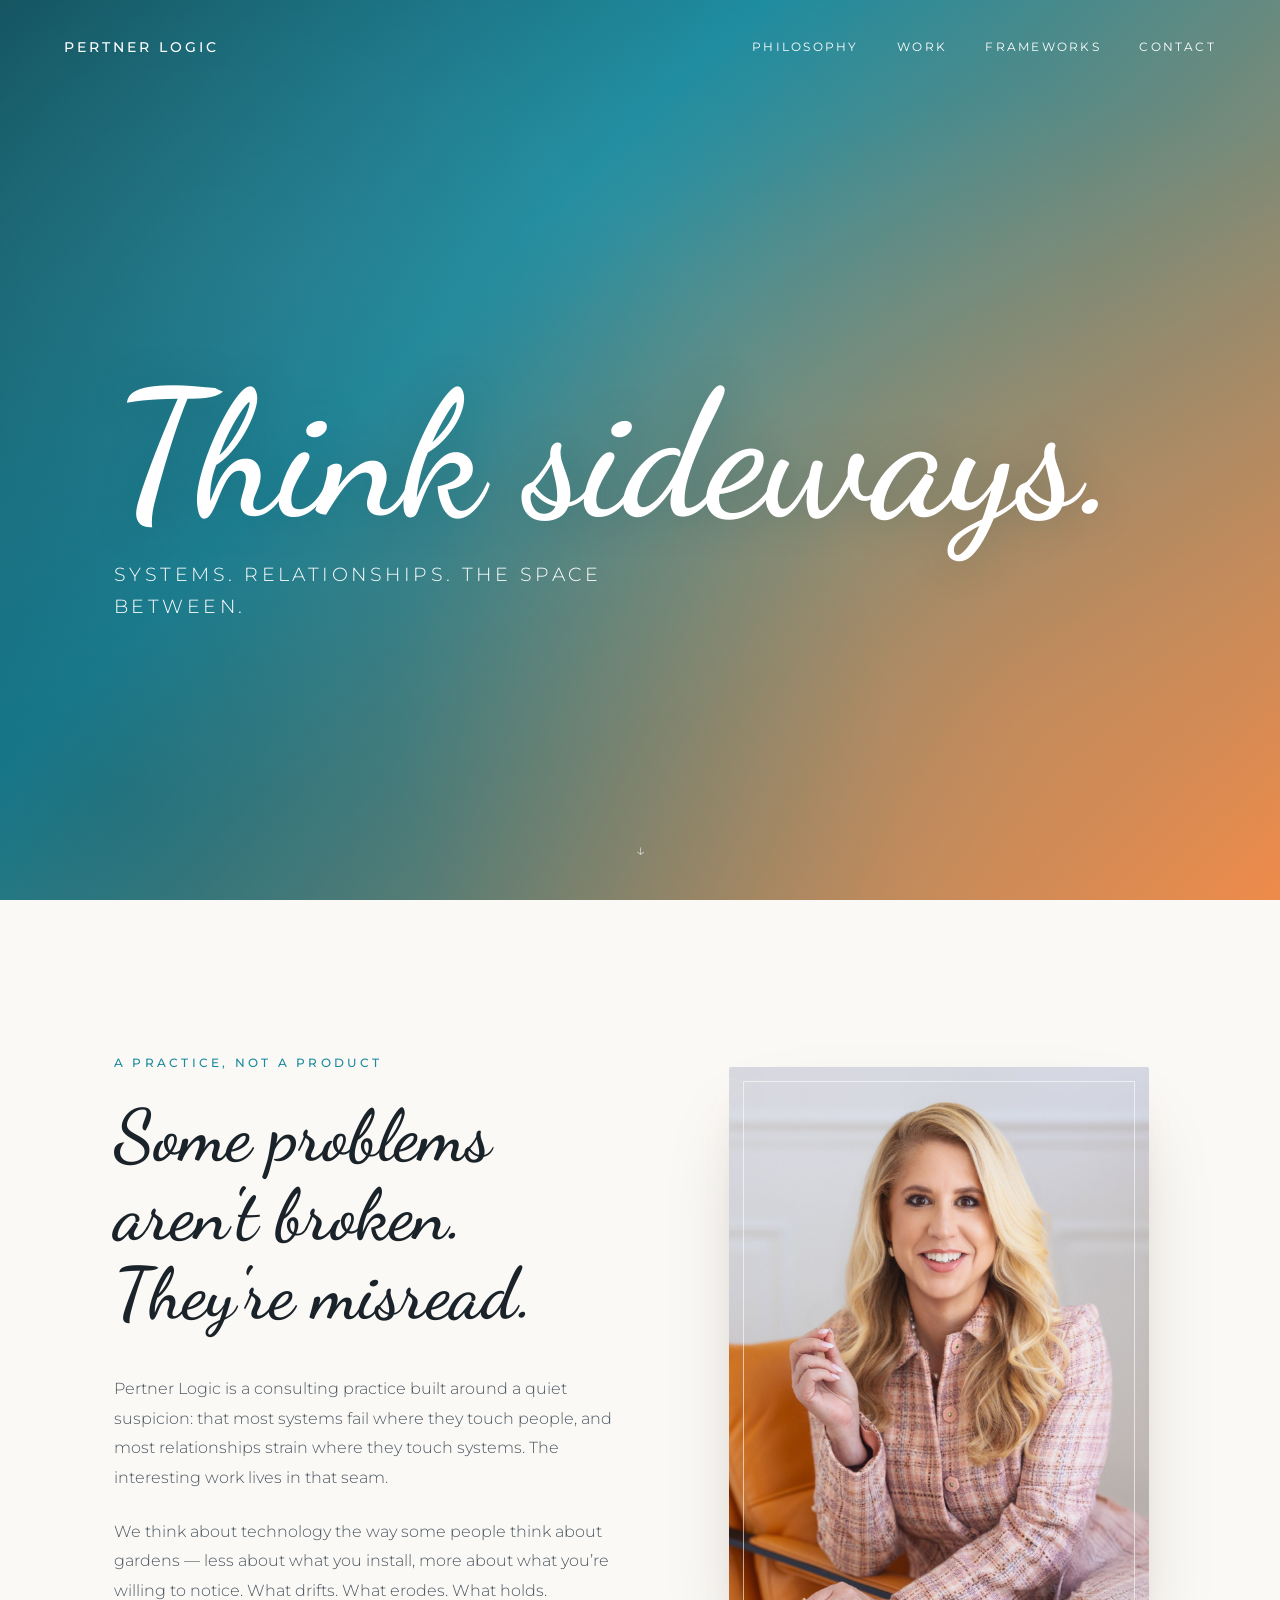
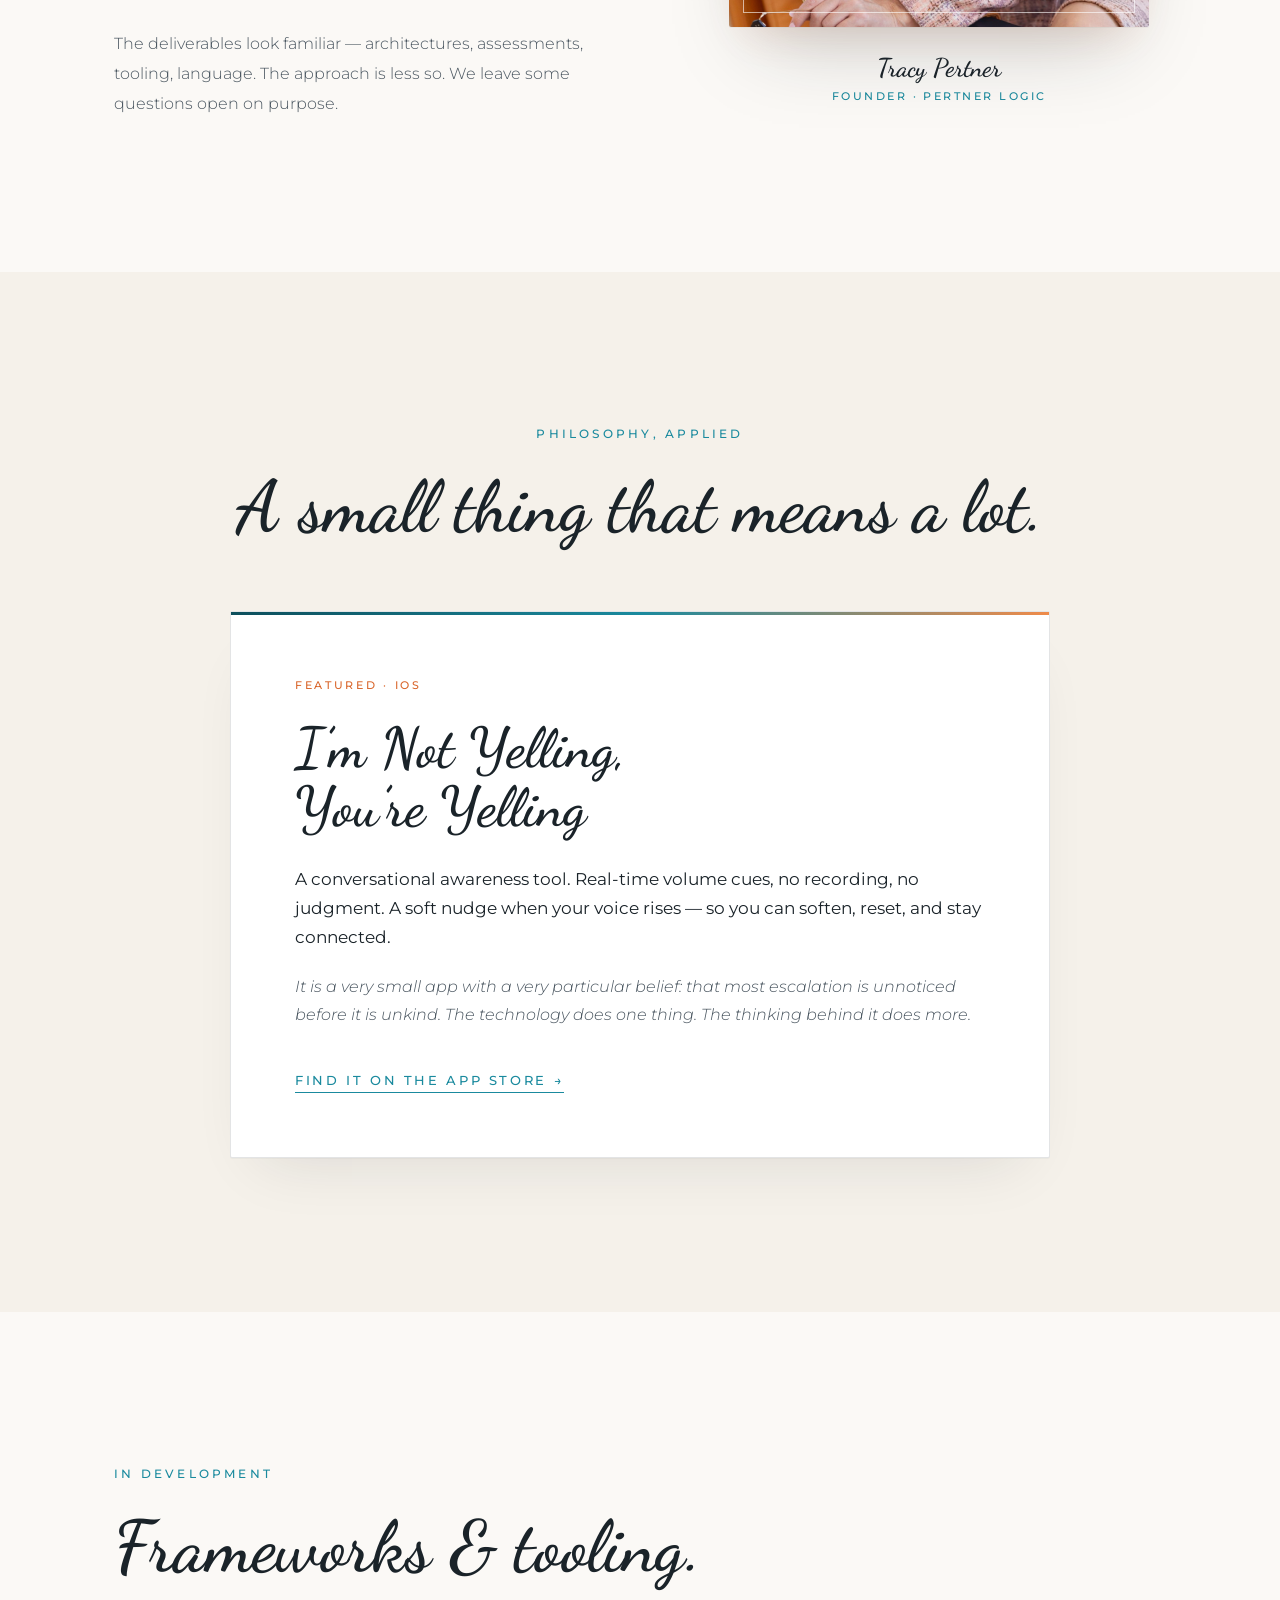
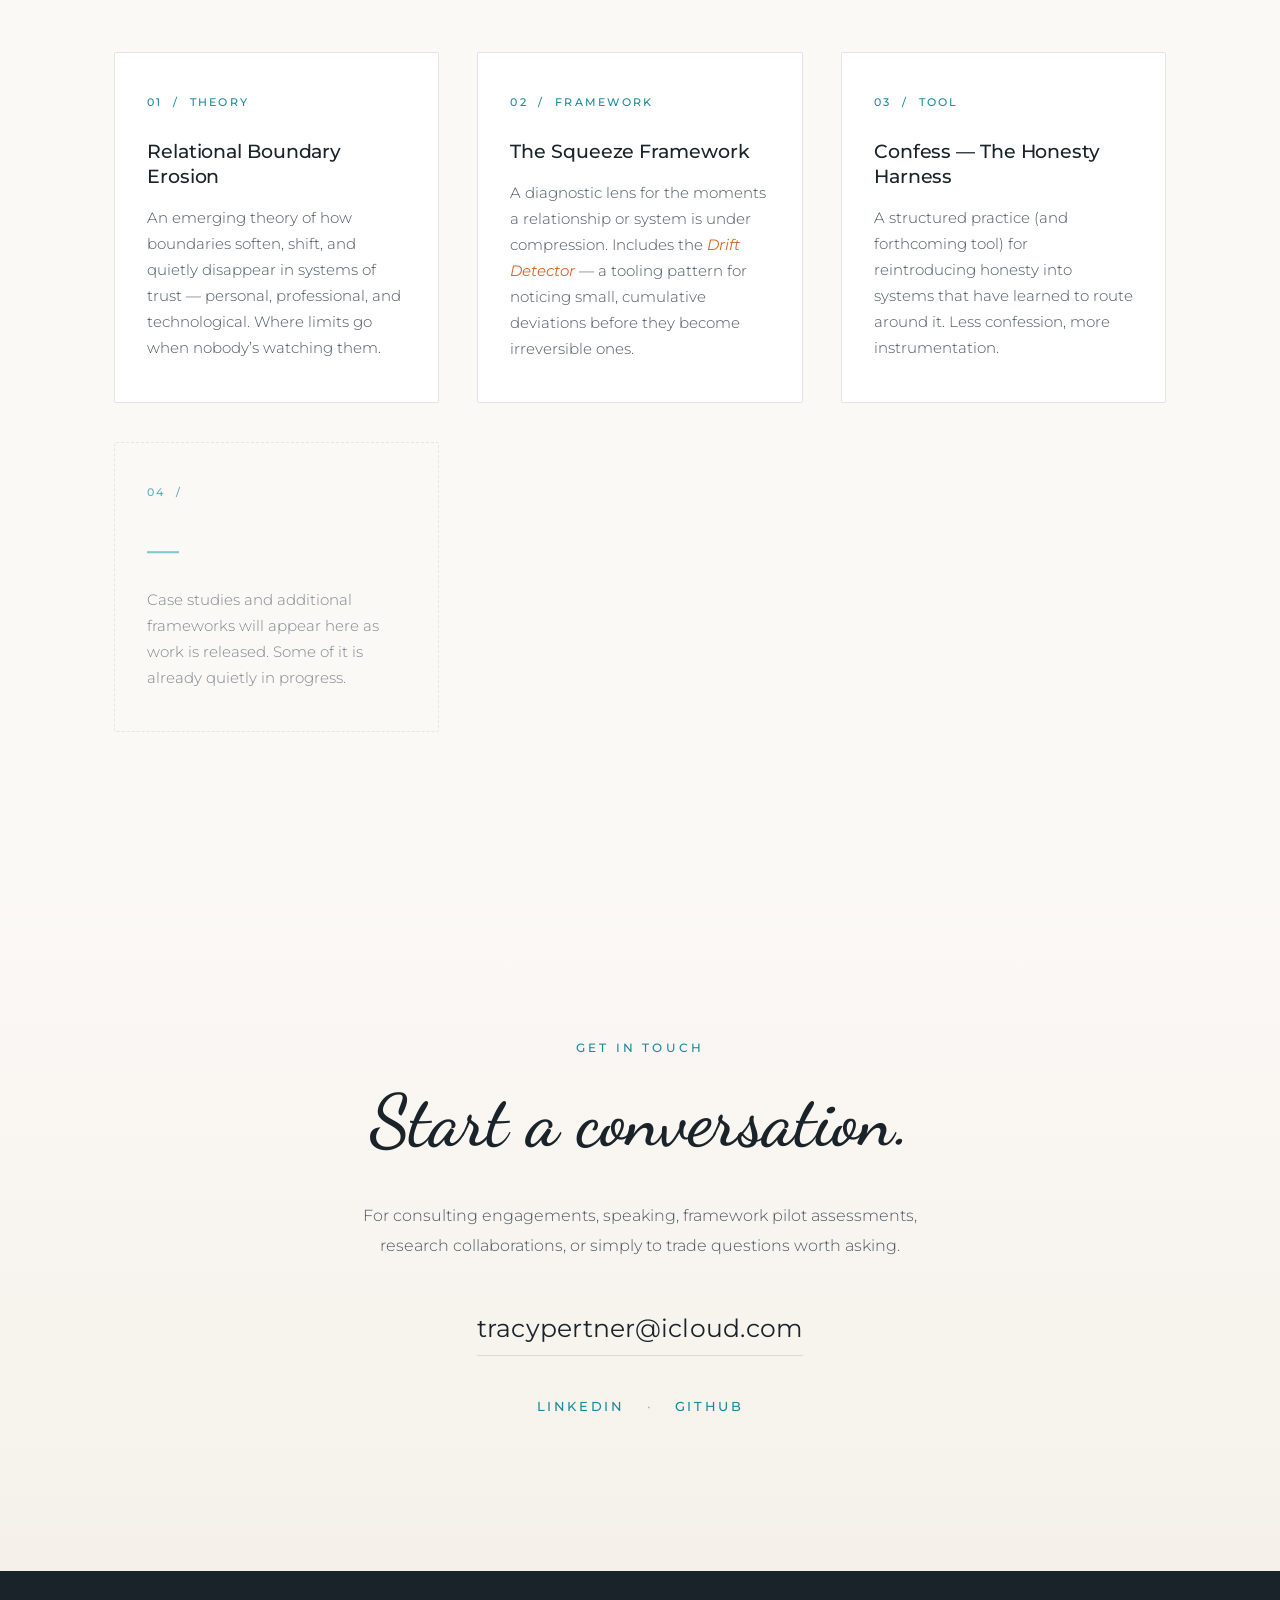
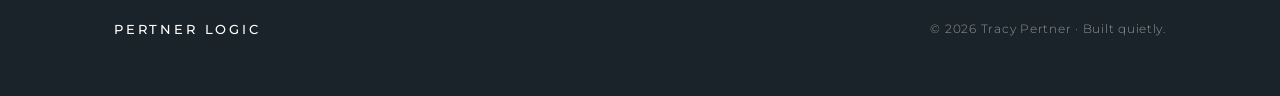
==== index.html @ b25085cb "Add files via upload" ====
<!DOCTYPE html>
<html lang="en">
<head>
<meta charset="UTF-8" />
<meta name="viewport" content="width=device-width, initial-scale=1.0" />
<title>Pertner Logic — Systems, Relationships, and the Space Between</title>
<meta name="description" content="Pertner Logic is a technology consulting practice by Tracy Pertner, exploring systems and relationships through unconventional frameworks and tooling." />
<meta name="author" content="Tracy Pertner" />

<!-- Open Graph -->
<meta property="og:title" content="Pertner Logic" />
<meta property="og:description" content="A consulting practice for systems thinkers and relationship engineers." />
<meta property="og:type" content="website" />
<meta property="og:url" content="https://tpertner.github.io/" />

<link rel="preconnect" href="https://fonts.googleapis.com">
<link rel="preconnect" href="https://fonts.gstatic.com" crossorigin>
<link href="https://fonts.googleapis.com/css2?family=Dancing+Script:wght@500;600;700&family=Montserrat:wght@300;400;500;600&display=swap" rel="stylesheet">
<style>
/* =========================================================
   Pertner Logic — styles.css
   Minimalist. Generous whitespace. Teal → Orange gradient.
   ========================================================= */

:root {
  --teal-deep:  #0d4f5c;
  --teal:       #1a8a9e;
  --teal-soft:  #4fb3c4;
  --orange:     #ef8b4a;
  --orange-deep:#d9652a;
  --ink:        #1a2329;
  --ink-soft:   #4a5660;
  --paper:      #fbf9f6;
  --paper-warm: #f5f1ea;
  --line:       rgba(26, 35, 41, 0.12);

  --font-display: 'Dancing Script', cursive;
  --font-body:    'Montserrat', -apple-system, BlinkMacSystemFont, sans-serif;

  --gutter: clamp(1.5rem, 5vw, 4rem);
  --section-y: clamp(5rem, 12vw, 10rem);
}

* { box-sizing: border-box; margin: 0; padding: 0; }

html { scroll-behavior: smooth; -webkit-text-size-adjust: 100%; }

body {
  font-family: var(--font-body);
  font-weight: 300;
  color: var(--ink);
  background: var(--paper);
  line-height: 1.65;
  font-size: 17px;
  -webkit-font-smoothing: antialiased;
  -moz-osx-font-smoothing: grayscale;
}

a { color: inherit; text-decoration: none; }

.container {
  width: 100%;
  max-width: 1180px;
  margin: 0 auto;
  padding: 0 var(--gutter);
}
.container.narrow { max-width: 760px; }

/* =========================================================
   HERO
   ========================================================= */
.hero {
  position: relative;
  min-height: 100vh;
  display: flex;
  flex-direction: column;
  color: #fff;
  background:
    radial-gradient(ellipse at 20% 30%, rgba(255,255,255,0.08), transparent 60%),
    linear-gradient(135deg, var(--teal-deep) 0%, var(--teal) 35%, var(--orange) 100%);
  overflow: hidden;
}

.hero::before {
  content: "";
  position: absolute;
  inset: 0;
  background:
    radial-gradient(circle at 80% 80%, rgba(239, 139, 74, 0.35), transparent 50%),
    radial-gradient(circle at 10% 90%, rgba(13, 79, 92, 0.4), transparent 55%);
  pointer-events: none;
}

.nav {
  position: relative;
  z-index: 2;
  display: flex;
  justify-content: space-between;
  align-items: center;
  padding: clamp(1.5rem, 3vw, 2.25rem) var(--gutter);
}

.mark {
  font-family: var(--font-body);
  font-weight: 500;
  font-size: 0.85rem;
  letter-spacing: 0.22em;
  text-transform: uppercase;
}

.nav-links {
  display: flex;
  gap: clamp(1.25rem, 3vw, 2.5rem);
  list-style: none;
  font-size: 0.78rem;
  letter-spacing: 0.18em;
  text-transform: uppercase;
  font-weight: 400;
}

.nav-links a {
  position: relative;
  padding-bottom: 3px;
  transition: opacity 0.3s ease;
}
.nav-links a::after {
  content: "";
  position: absolute;
  left: 0; bottom: 0;
  width: 0; height: 1px;
  background: currentColor;
  transition: width 0.4s ease;
}
.nav-links a:hover { opacity: 0.85; }
.nav-links a:hover::after { width: 100%; }

.hero-inner {
  position: relative;
  z-index: 2;
  flex: 1;
  display: flex;
  flex-direction: column;
  justify-content: center;
  align-items: flex-start;
  padding: 0 var(--gutter);
  max-width: 1180px;
  margin: 0 auto;
  width: 100%;
}

.hero-title {
  font-family: var(--font-display);
  font-weight: 600;
  font-size: clamp(4rem, 14vw, 11rem);
  line-height: 0.95;
  letter-spacing: -0.01em;
  margin-bottom: 1.25rem;
  text-shadow: 0 2px 40px rgba(13, 79, 92, 0.25);
  animation: rise 1.2s cubic-bezier(.2,.7,.2,1) both;
}

.hero-tag {
  font-family: var(--font-body);
  font-weight: 300;
  font-size: clamp(0.95rem, 1.6vw, 1.2rem);
  letter-spacing: 0.18em;
  text-transform: uppercase;
  opacity: 0.92;
  max-width: 40ch;
  animation: rise 1.2s 0.25s cubic-bezier(.2,.7,.2,1) both;
}

.scroll-cue {
  position: absolute;
  bottom: 2.25rem;
  left: 50%;
  transform: translateX(-50%);
  z-index: 2;
  font-size: 1.1rem;
  opacity: 0.7;
  animation: drift 2.6s ease-in-out infinite;
}

@keyframes rise {
  from { opacity: 0; transform: translateY(22px); }
  to   { opacity: 1; transform: translateY(0); }
}
@keyframes drift {
  0%, 100% { transform: translate(-50%, 0);   opacity: 0.55; }
  50%      { transform: translate(-50%, 8px); opacity: 0.9;  }
}

/* =========================================================
   SECTIONS
   ========================================================= */
.section {
  padding: var(--section-y) 0;
}

.eyebrow {
  font-size: 0.72rem;
  font-weight: 500;
  letter-spacing: 0.28em;
  text-transform: uppercase;
  color: var(--teal);
  margin-bottom: 1.5rem;
}
.eyebrow.centered { text-align: center; }

.script-heading {
  font-family: var(--font-display);
  font-weight: 600;
  font-size: clamp(2.5rem, 6vw, 4.5rem);
  line-height: 1.1;
  color: var(--ink);
  margin-bottom: 2.5rem;
  letter-spacing: -0.005em;
}
.script-heading.centered { text-align: center; }

.prose p {
  font-size: clamp(1rem, 1.15vw, 1.12rem);
  line-height: 1.85;
  color: var(--ink-soft);
  margin-bottom: 1.5rem;
  max-width: 62ch;
}
.prose p:last-child { margin-bottom: 0; }

/* Philosophy section */
.section-philosophy {
  background: var(--paper);
  position: relative;
}

.philosophy-grid {
  display: grid;
  grid-template-columns: 1.15fr 1fr;
  gap: clamp(2.5rem, 6vw, 6rem);
  align-items: center;
}

.philosophy-text { max-width: 56ch; }

.philosophy-portrait {
  display: flex;
  flex-direction: column;
  align-items: center;
  margin: 0;
  position: relative;
}

.portrait-frame {
  position: relative;
  width: 100%;
  max-width: 420px;
  aspect-ratio: 3 / 4;
  overflow: hidden;
  border-radius: 2px;
  box-shadow:
    0 1px 0 rgba(26, 35, 41, 0.04),
    0 40px 80px -30px rgba(26, 35, 41, 0.25),
    0 20px 40px -20px rgba(217, 101, 42, 0.18);
  transition: transform 0.6s cubic-bezier(.2,.7,.2,1), box-shadow 0.6s ease;
}
.portrait-frame::before {
  content: "";
  position: absolute;
  inset: 0;
  border: 1px solid rgba(255, 255, 255, 0.6);
  z-index: 2;
  pointer-events: none;
  margin: 14px;
}
.portrait-frame::after {
  content: "";
  position: absolute;
  top: -14px; left: -14px;
  width: 56px; height: 56px;
  border-top: 1px solid var(--orange);
  border-left: 1px solid var(--orange);
  z-index: 3;
  pointer-events: none;
  opacity: 0.7;
}
.portrait-frame img {
  width: 100%;
  height: 100%;
  object-fit: cover;
  object-position: center 18%;
  display: block;
  transition: transform 1.2s cubic-bezier(.2,.7,.2,1);
}
.philosophy-portrait:hover .portrait-frame {
  transform: translateY(-4px);
}
.philosophy-portrait:hover .portrait-frame img {
  transform: scale(1.03);
}

.philosophy-portrait figcaption {
  margin-top: 1.75rem;
  text-align: center;
  display: flex;
  flex-direction: column;
  gap: 0.4rem;
}
.portrait-name {
  font-family: var(--font-display);
  font-weight: 600;
  font-size: 1.6rem;
  color: var(--ink);
  line-height: 1;
}
.portrait-role {
  font-size: 0.7rem;
  letter-spacing: 0.22em;
  text-transform: uppercase;
  color: var(--teal);
  font-weight: 500;
}

@media (max-width: 860px) {
  .philosophy-grid {
    grid-template-columns: 1fr;
    gap: 4rem;
  }
  .philosophy-portrait { order: -1; }
  .portrait-frame { max-width: 340px; }
}

/* Work / Featured */
.section-work {
  background: var(--paper-warm);
  position: relative;
}

.work-card {
  margin-top: 4rem;
  padding: clamp(2.5rem, 5vw, 4.5rem);
  background: #fff;
  border: 1px solid var(--line);
  border-radius: 2px;
  max-width: 820px;
  margin-left: auto;
  margin-right: auto;
  position: relative;
  box-shadow:
    0 1px 0 rgba(26, 35, 41, 0.03),
    0 30px 60px -30px rgba(26, 35, 41, 0.12);
  transition: transform 0.5s ease, box-shadow 0.5s ease;
}
.work-card::before {
  content: "";
  position: absolute;
  top: 0; left: 0;
  width: 100%;
  height: 3px;
  background: linear-gradient(90deg, var(--teal-deep), var(--teal), var(--orange));
}
.work-card:hover {
  transform: translateY(-3px);
  box-shadow:
    0 1px 0 rgba(26, 35, 41, 0.03),
    0 40px 80px -30px rgba(26, 35, 41, 0.18);
}

.work-card-label {
  font-size: 0.7rem;
  letter-spacing: 0.24em;
  text-transform: uppercase;
  color: var(--orange-deep);
  font-weight: 500;
  margin-bottom: 1.5rem;
}

.work-card-title {
  font-family: var(--font-display);
  font-weight: 600;
  font-size: clamp(2.25rem, 4.5vw, 3.5rem);
  line-height: 1.05;
  color: var(--ink);
  margin-bottom: 1.75rem;
}

.work-card-sub {
  font-size: 1.05rem;
  line-height: 1.75;
  color: var(--ink);
  margin-bottom: 1.25rem;
  font-weight: 400;
}

.work-card-body {
  font-size: 0.98rem;
  line-height: 1.8;
  color: var(--ink-soft);
  margin-bottom: 2.25rem;
  font-style: italic;
}

.work-card-cta { margin-top: 2rem; }

.link-underline {
  font-size: 0.82rem;
  letter-spacing: 0.2em;
  text-transform: uppercase;
  font-weight: 500;
  color: var(--teal);
  padding-bottom: 4px;
  border-bottom: 1px solid var(--teal);
  transition: color 0.3s ease, border-color 0.3s ease, letter-spacing 0.3s ease;
}
.link-underline:hover {
  color: var(--orange-deep);
  border-bottom-color: var(--orange-deep);
  letter-spacing: 0.22em;
}

/* Frameworks */
.section-frameworks {
  background: var(--paper);
}

.framework-grid {
  display: grid;
  grid-template-columns: repeat(auto-fit, minmax(280px, 1fr));
  gap: clamp(1.5rem, 3vw, 2.5rem);
  margin-top: 4rem;
}

.framework-card {
  padding: 2.5rem 2rem;
  background: #fff;
  border: 1px solid var(--line);
  border-radius: 2px;
  transition: transform 0.4s ease, border-color 0.4s ease;
  position: relative;
}
.framework-card:hover {
  transform: translateY(-4px);
  border-color: var(--teal-soft);
}

.framework-meta {
  font-size: 0.7rem;
  letter-spacing: 0.2em;
  text-transform: uppercase;
  color: var(--teal);
  font-weight: 500;
  margin-bottom: 1.75rem;
}

.framework-card h3 {
  font-family: var(--font-body);
  font-weight: 500;
  font-size: 1.2rem;
  color: var(--ink);
  margin-bottom: 1rem;
  line-height: 1.3;
  letter-spacing: -0.005em;
}

.framework-card p {
  font-size: 0.93rem;
  line-height: 1.75;
  color: var(--ink-soft);
  font-weight: 300;
}

.framework-card p em {
  font-style: italic;
  color: var(--orange-deep);
  font-weight: 400;
}

.framework-card-ghost {
  background: transparent;
  border-style: dashed;
  opacity: 0.7;
}
.framework-card-ghost h3 { font-size: 2rem; color: var(--teal-soft); }

/* Contact */
.section-contact {
  background: linear-gradient(180deg, var(--paper) 0%, var(--paper-warm) 100%);
  text-align: center;
}

.contact-body {
  max-width: 560px;
  margin: 0 auto 3rem;
  color: var(--ink-soft);
  font-size: 1.02rem;
  line-height: 1.8;
}

.contact-email {
  display: inline-block;
  font-family: var(--font-body);
  font-size: clamp(1.15rem, 2.2vw, 1.55rem);
  font-weight: 400;
  color: var(--ink);
  padding-bottom: 6px;
  border-bottom: 1px solid var(--line);
  transition: color 0.3s ease, border-color 0.3s ease;
  letter-spacing: 0.01em;
}
.contact-email:hover {
  color: var(--orange-deep);
  border-bottom-color: var(--orange-deep);
}

.contact-links {
  margin-top: 2.5rem;
  font-size: 0.8rem;
  letter-spacing: 0.2em;
  text-transform: uppercase;
  color: var(--teal);
  font-weight: 500;
}
.contact-links a {
  position: relative;
  padding-bottom: 2px;
  transition: color 0.3s ease;
}
.contact-links a:hover { color: var(--orange-deep); }
.contact-links .dot { margin: 0 1rem; opacity: 0.5; }

/* =========================================================
   FOOTER
   ========================================================= */
.footer {
  padding: 3rem 0 3.5rem;
  background: var(--ink);
  color: rgba(255,255,255,0.75);
}

.footer-inner {
  display: flex;
  justify-content: space-between;
  align-items: center;
  flex-wrap: wrap;
  gap: 1rem;
}

.footer-mark {
  font-size: 0.8rem;
  letter-spacing: 0.22em;
  text-transform: uppercase;
  font-weight: 500;
  color: #fff;
}

.footer-meta {
  font-size: 0.78rem;
  letter-spacing: 0.06em;
  opacity: 0.7;
}

/* =========================================================
   RESPONSIVE
   ========================================================= */
@media (max-width: 640px) {
  .nav-links { display: none; }
  .hero-title { font-size: 22vw; }
  .framework-grid { grid-template-columns: 1fr; }
  .contact-links .dot { display: inline-block; }
}

@media (prefers-reduced-motion: reduce) {
  *, *::before, *::after {
    animation-duration: 0.01ms !important;
    transition-duration: 0.01ms !important;
  }
}

</style>
</head>
<body>

<header class="hero">
  <nav class="nav">
    <div class="mark">Pertner&nbsp;Logic</div>
    <ul class="nav-links">
      <li><a href="#philosophy">Philosophy</a></li>
      <li><a href="#work">Work</a></li>
      <li><a href="#frameworks">Frameworks</a></li>
      <li><a href="#contact">Contact</a></li>
    </ul>
  </nav>

  <div class="hero-inner">
    <h1 class="hero-title">Think&nbsp;sideways.</h1>
    <p class="hero-tag">Systems. Relationships. The space between.</p>
  </div>

  <div class="scroll-cue" aria-hidden="true">↓</div>
</header>

<main>

  <!-- PHILOSOPHY -->
  <section id="philosophy" class="section section-philosophy">
    <div class="container">
      <div class="philosophy-grid">
        <div class="philosophy-text">
          <p class="eyebrow">A practice, not a product</p>
          <h2 class="script-heading">Some problems aren't broken.<br/>They're misread.</h2>
          <div class="prose">
            <p>Pertner Logic is a consulting practice built around a quiet suspicion: that most systems fail where they touch people, and most relationships strain where they touch systems. The interesting work lives in that seam.</p>
            <p>We think about technology the way some people think about gardens — less about what you install, more about what you&rsquo;re willing to notice. What drifts. What erodes. What holds.</p>
            <p>The deliverables look familiar — architectures, assessments, tooling, language. The approach is less so. We leave some questions open on purpose.</p>
          </div>
        </div>
        <figure class="philosophy-portrait">
          <div class="portrait-frame">
            <img src="[data-uri]" alt="Tracy Pertner, founder of Pertner Logic" />
          </div>
          <figcaption>
            <span class="portrait-name">Tracy Pertner</span>
            <span class="portrait-role">Founder · Pertner Logic</span>
          </figcaption>
        </figure>
      </div>
    </div>
  </section>

  <!-- WORK / FEATURED -->
  <section id="work" class="section section-work">
    <div class="container">
      <p class="eyebrow centered">Philosophy, applied</p>
      <h2 class="script-heading centered">A small thing that&nbsp;means&nbsp;a lot.</h2>

      <div class="work-card">
        <div class="work-card-label">Featured · iOS</div>
        <h3 class="work-card-title">I&rsquo;m Not Yelling,<br/>You&rsquo;re Yelling</h3>
        <p class="work-card-sub">A conversational awareness tool. Real-time volume cues, no recording, no judgment. A soft nudge when your voice rises — so you can soften, reset, and stay connected.</p>
        <p class="work-card-body">It is a very small app with a very particular belief: that most escalation is unnoticed before it is unkind. The technology does one thing. The thinking behind it does more.</p>
        <div class="work-card-cta">
          <a class="link-underline" href="https://apps.apple.com/us/app/im-not-yelling-youre-yelling/id6760736529" target="_blank" rel="noopener">Find it on the App Store →</a>
        </div>
      </div>
    </div>
  </section>

  <!-- FRAMEWORKS -->
  <section id="frameworks" class="section section-frameworks">
    <div class="container">
      <p class="eyebrow">In development</p>
      <h2 class="script-heading">Frameworks&nbsp;&amp;&nbsp;tooling.</h2>

      <div class="framework-grid">
        <article class="framework-card">
          <div class="framework-meta">01 &nbsp;/&nbsp; Theory</div>
          <h3>Relational Boundary Erosion</h3>
          <p>An emerging theory of how boundaries soften, shift, and quietly disappear in systems of trust — personal, professional, and technological. Where limits go when nobody&rsquo;s watching them.</p>
        </article>

        <article class="framework-card">
          <div class="framework-meta">02 &nbsp;/&nbsp; Framework</div>
          <h3>The Squeeze Framework</h3>
          <p>A diagnostic lens for the moments a relationship or system is under compression. Includes the <em>Drift Detector</em> — a tooling pattern for noticing small, cumulative deviations before they become irreversible ones.</p>
        </article>

        <article class="framework-card">
          <div class="framework-meta">03 &nbsp;/&nbsp; Tool</div>
          <h3>Confess — The Honesty Harness</h3>
          <p>A structured practice (and forthcoming tool) for reintroducing honesty into systems that have learned to route around it. Less confession, more instrumentation.</p>
        </article>

        <article class="framework-card framework-card-ghost">
          <div class="framework-meta">04 &nbsp;/&nbsp; &nbsp;</div>
          <h3>&mdash;</h3>
          <p>Case studies and additional frameworks will appear here as work is released. Some of it is already quietly in progress.</p>
        </article>
      </div>
    </div>
  </section>

  <!-- CONTACT -->
  <section id="contact" class="section section-contact">
    <div class="container narrow">
      <p class="eyebrow centered">Get in touch</p>
      <h2 class="script-heading centered">Start a conversation.</h2>
      <p class="contact-body">For consulting engagements, speaking, framework pilot assessments, research collaborations, or simply to trade questions worth asking.</p>
      <a class="contact-email" href="mailto:tracypertner@icloud.com">tracypertner@icloud.com</a>
      <div class="contact-links">
        <a href="https://www.linkedin.com/in/tracypertner" target="_blank" rel="noopener">LinkedIn</a>
        <span class="dot">·</span>
        <a href="https://github.com/tpertner" target="_blank" rel="noopener">GitHub</a>
      </div>
    </div>
  </section>

</main>

<footer class="footer">
  <div class="container footer-inner">
    <div class="footer-mark">Pertner&nbsp;Logic</div>
    <div class="footer-meta">© <span id="year"></span> Tracy Pertner · Built quietly.</div>
  </div>
</footer>

<script>
  document.getElementById('year').textContent = new Date().getFullYear();
</script>

</body>
</html>
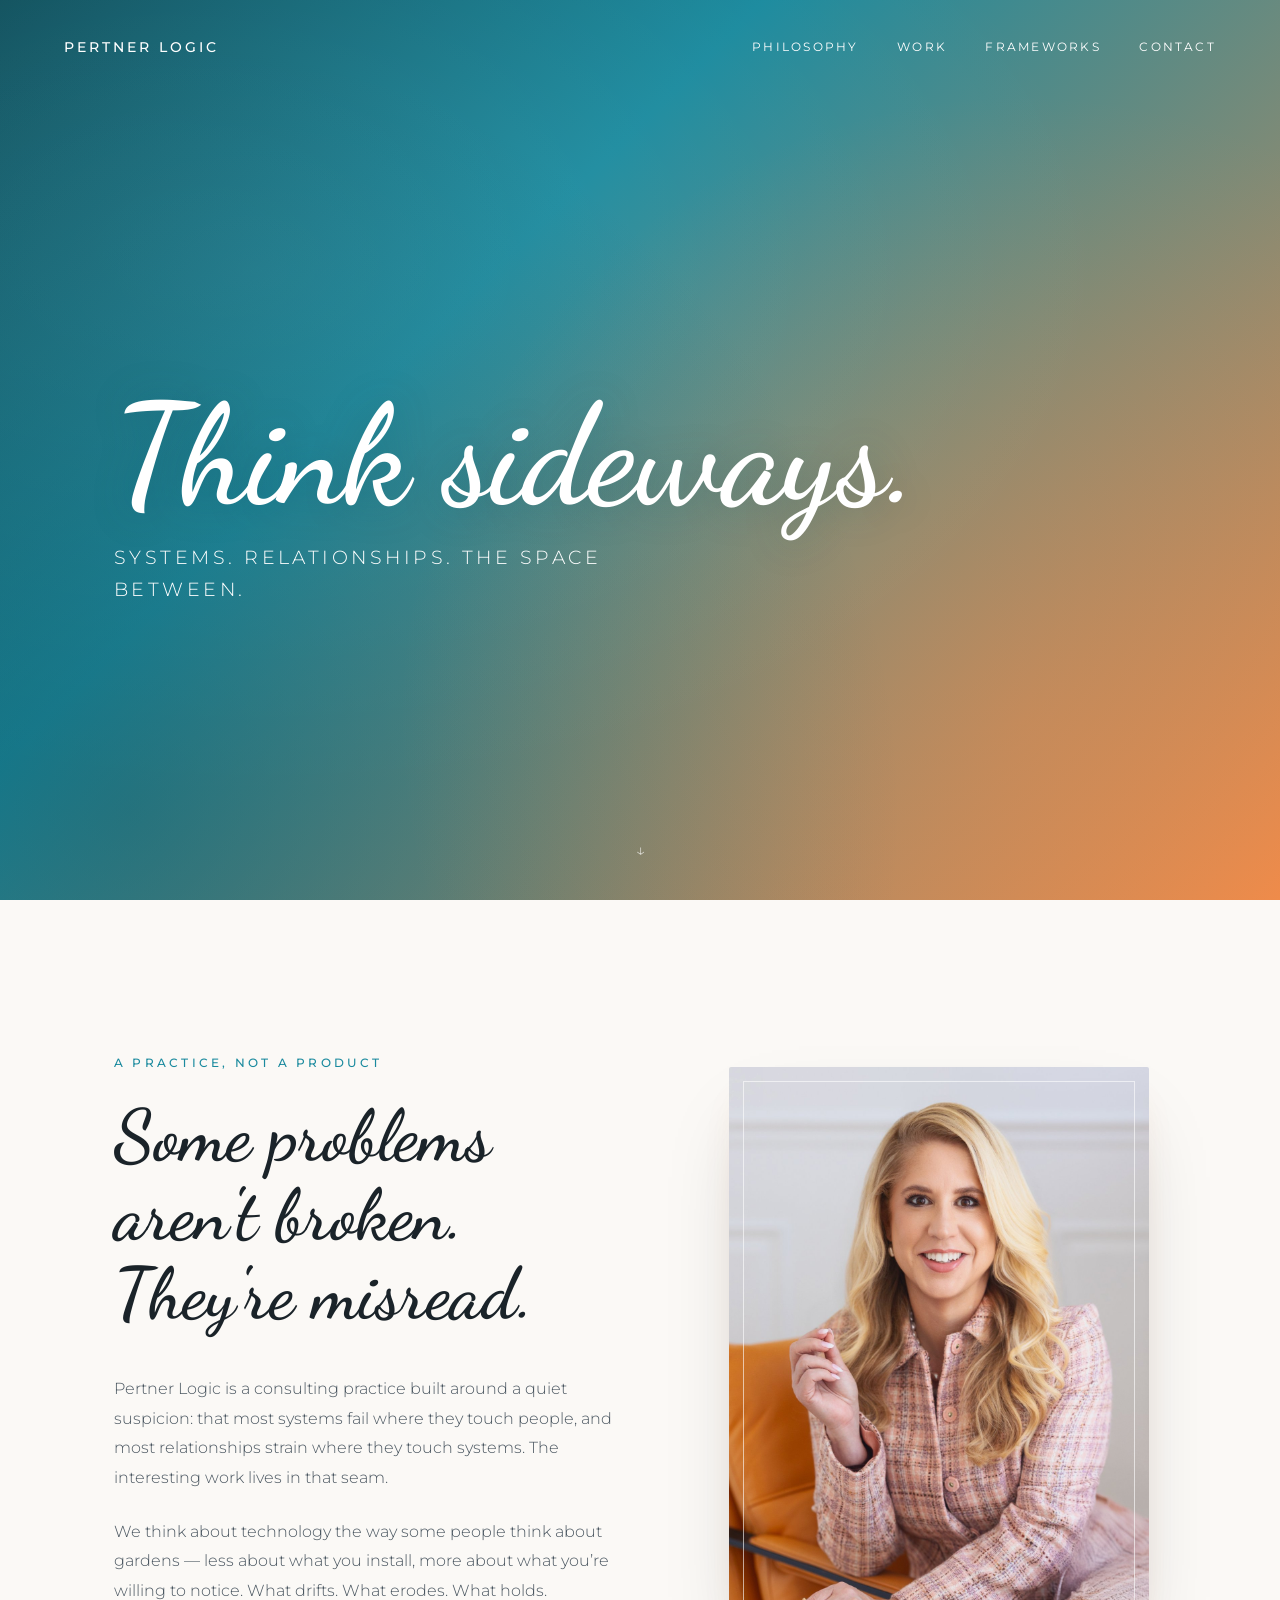
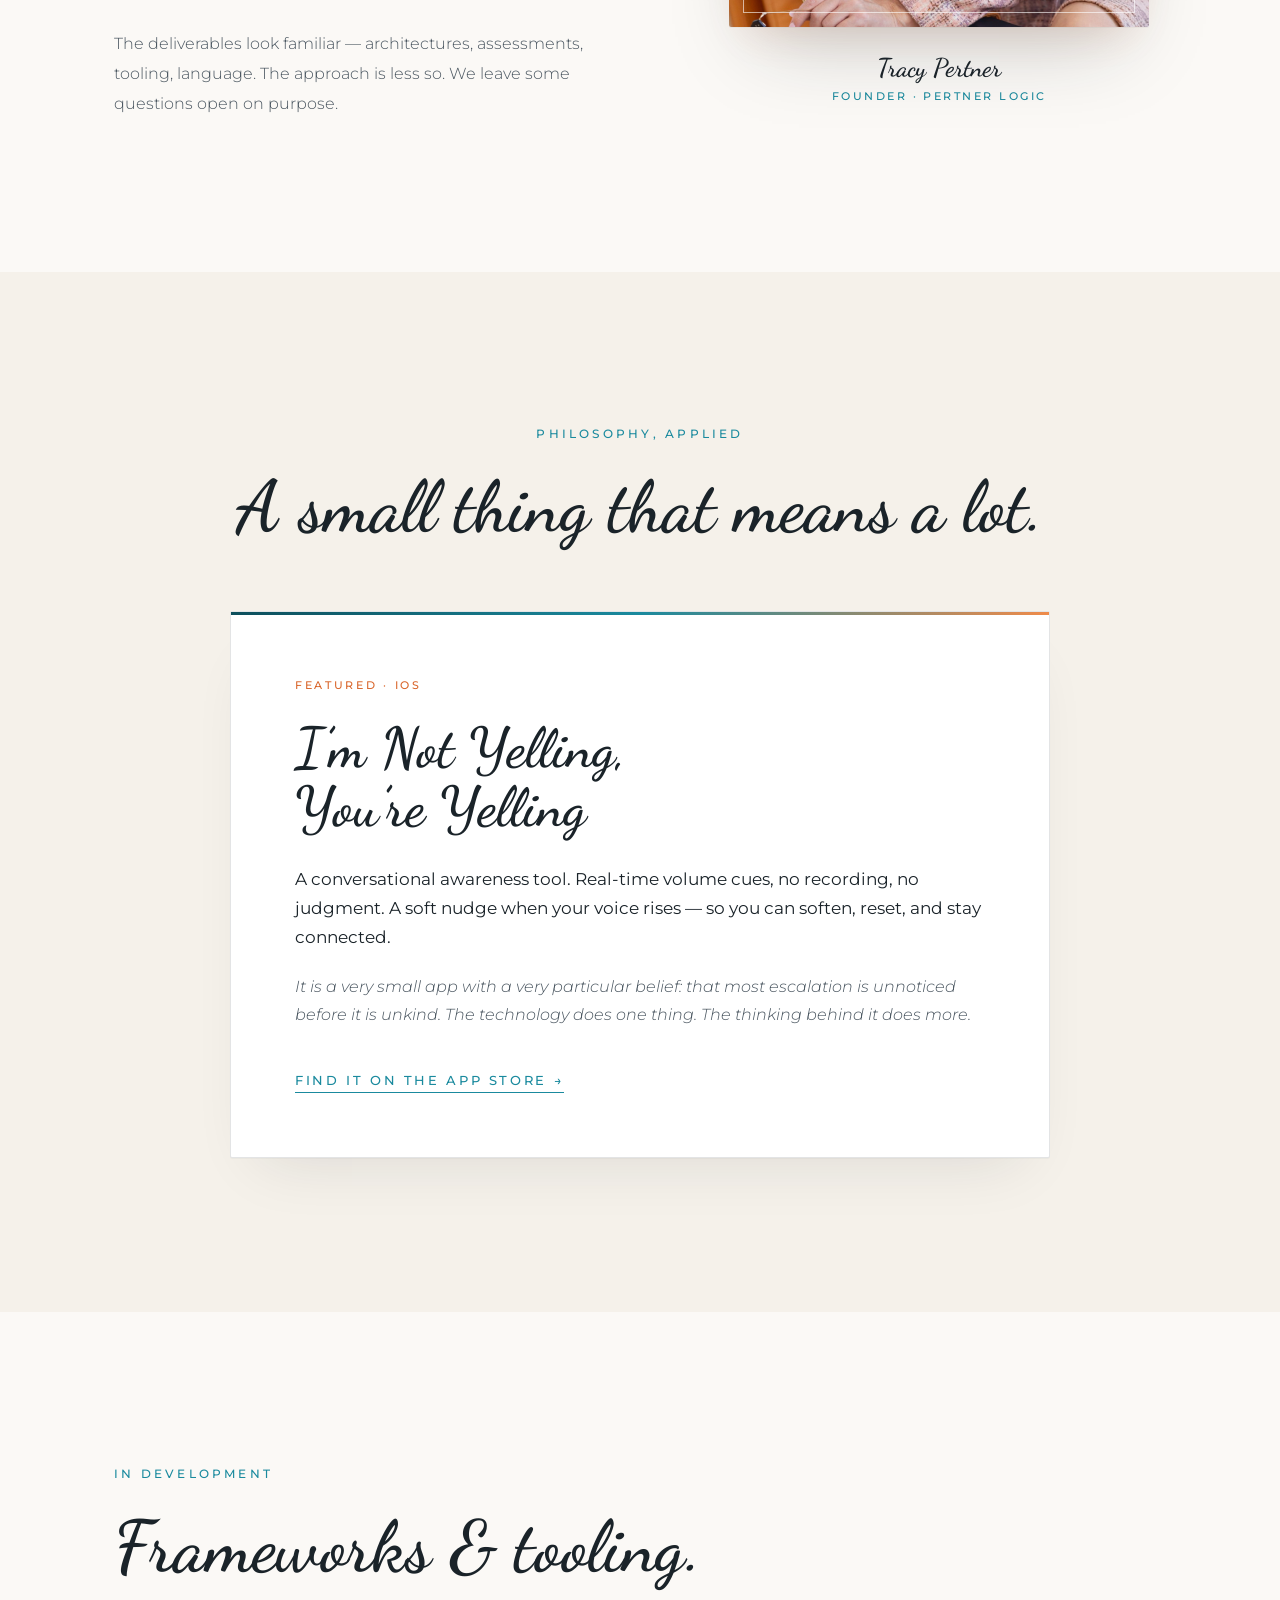
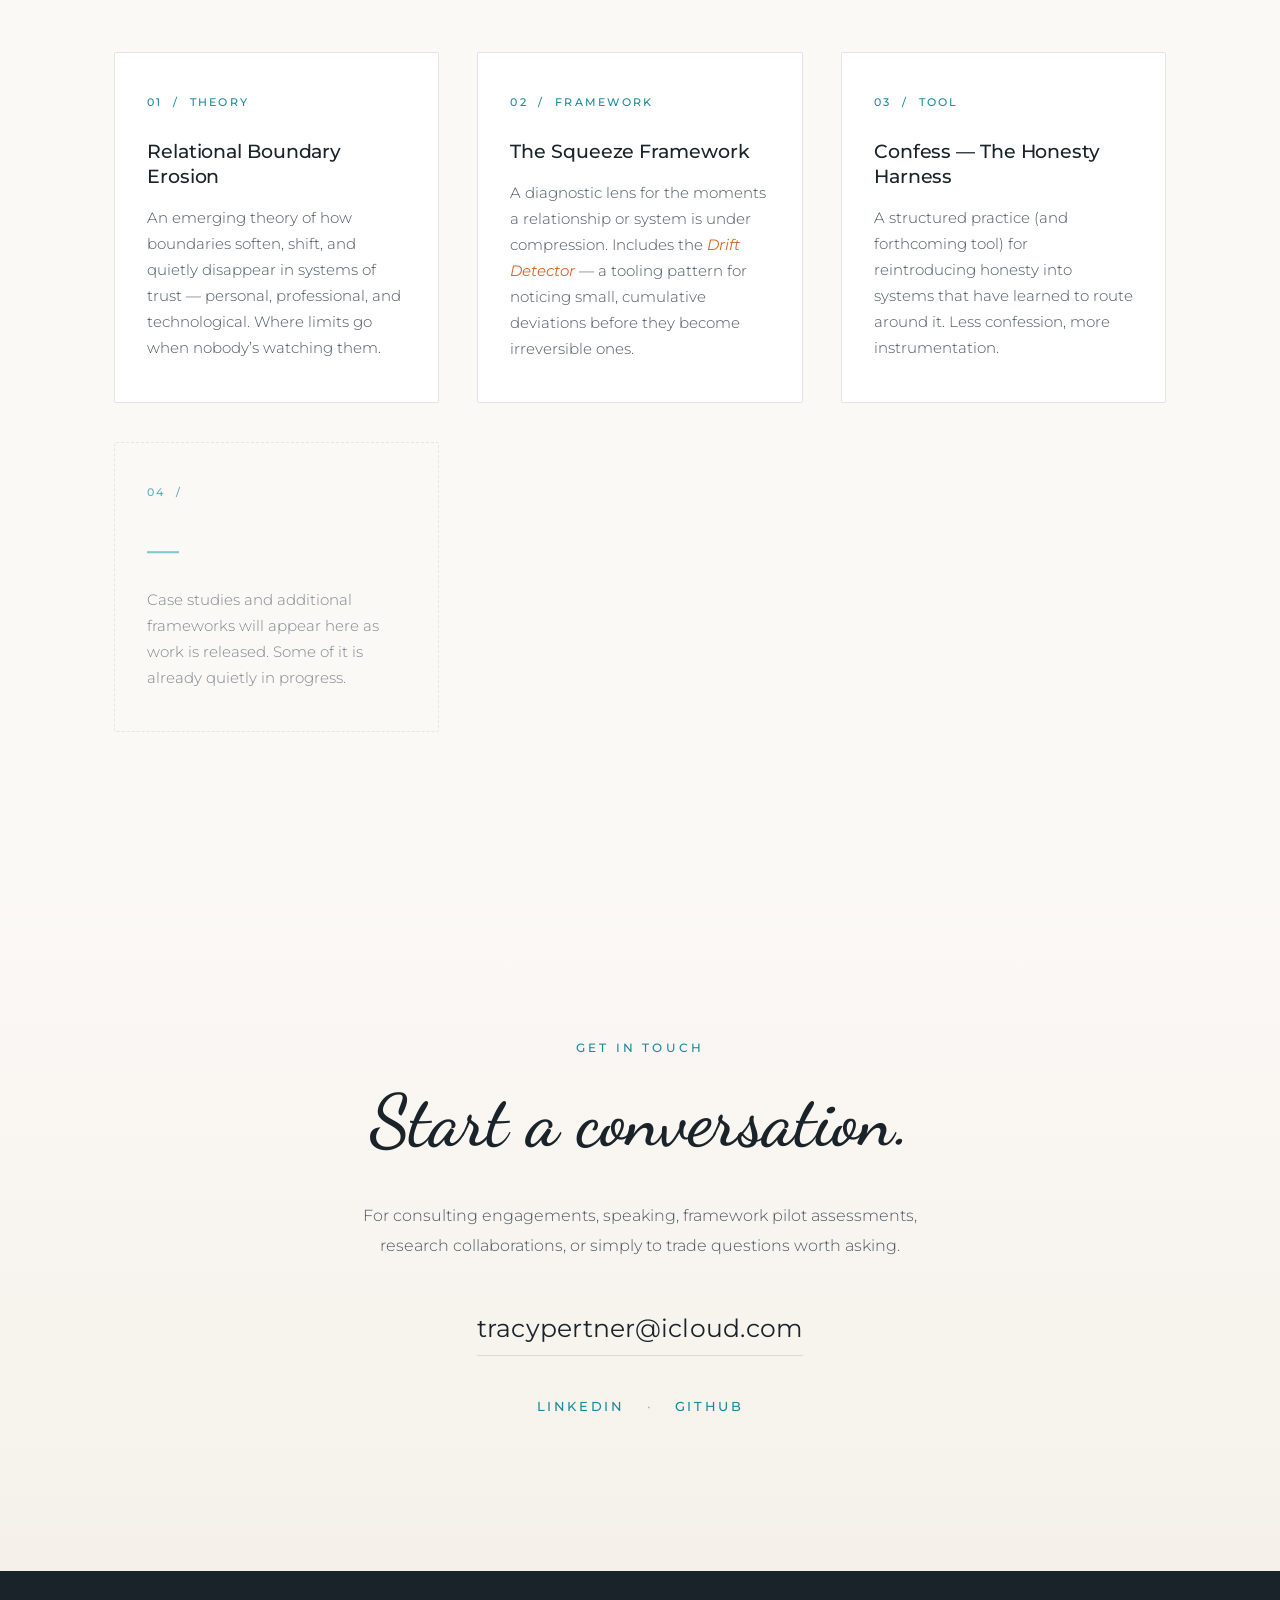
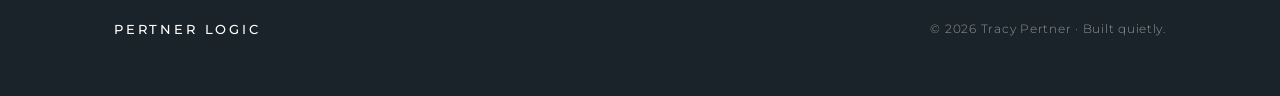
==== commit eec40af3: "Adjust hero title font size and responsive styles" ====
--- a/index.html
+++ b/index.html
@@ -151,12 +151,13 @@
 .hero-title {
   font-family: var(--font-display);
   font-weight: 600;
-  font-size: clamp(4rem, 14vw, 11rem);
+  font-size: clamp(3rem, 11vw, 11rem);
   line-height: 0.95;
   letter-spacing: -0.01em;
   margin-bottom: 1.25rem;
   text-shadow: 0 2px 40px rgba(13, 79, 92, 0.25);
   animation: rise 1.2s cubic-bezier(.2,.7,.2,1) both;
+  word-break: break-word;
 }
 
 .hero-tag {
@@ -561,11 +562,19 @@
 /* =========================================================
    RESPONSIVE
    ========================================================= */
-@media (max-width: 640px) {
+@media (max-width: 768px) {
   .nav-links { display: none; }
-  .hero-title { font-size: 22vw; }
+  .hero-title {
+    font-size: clamp(2.75rem, 13vw, 5rem);
+    line-height: 1;
+  }
+  .hero-tag { font-size: 0.85rem; }
   .framework-grid { grid-template-columns: 1fr; }
   .contact-links .dot { display: inline-block; }
+}
+
+@media (max-width: 380px) {
+  .hero-title { font-size: 2.5rem; }
 }
 
 @media (prefers-reduced-motion: reduce) {
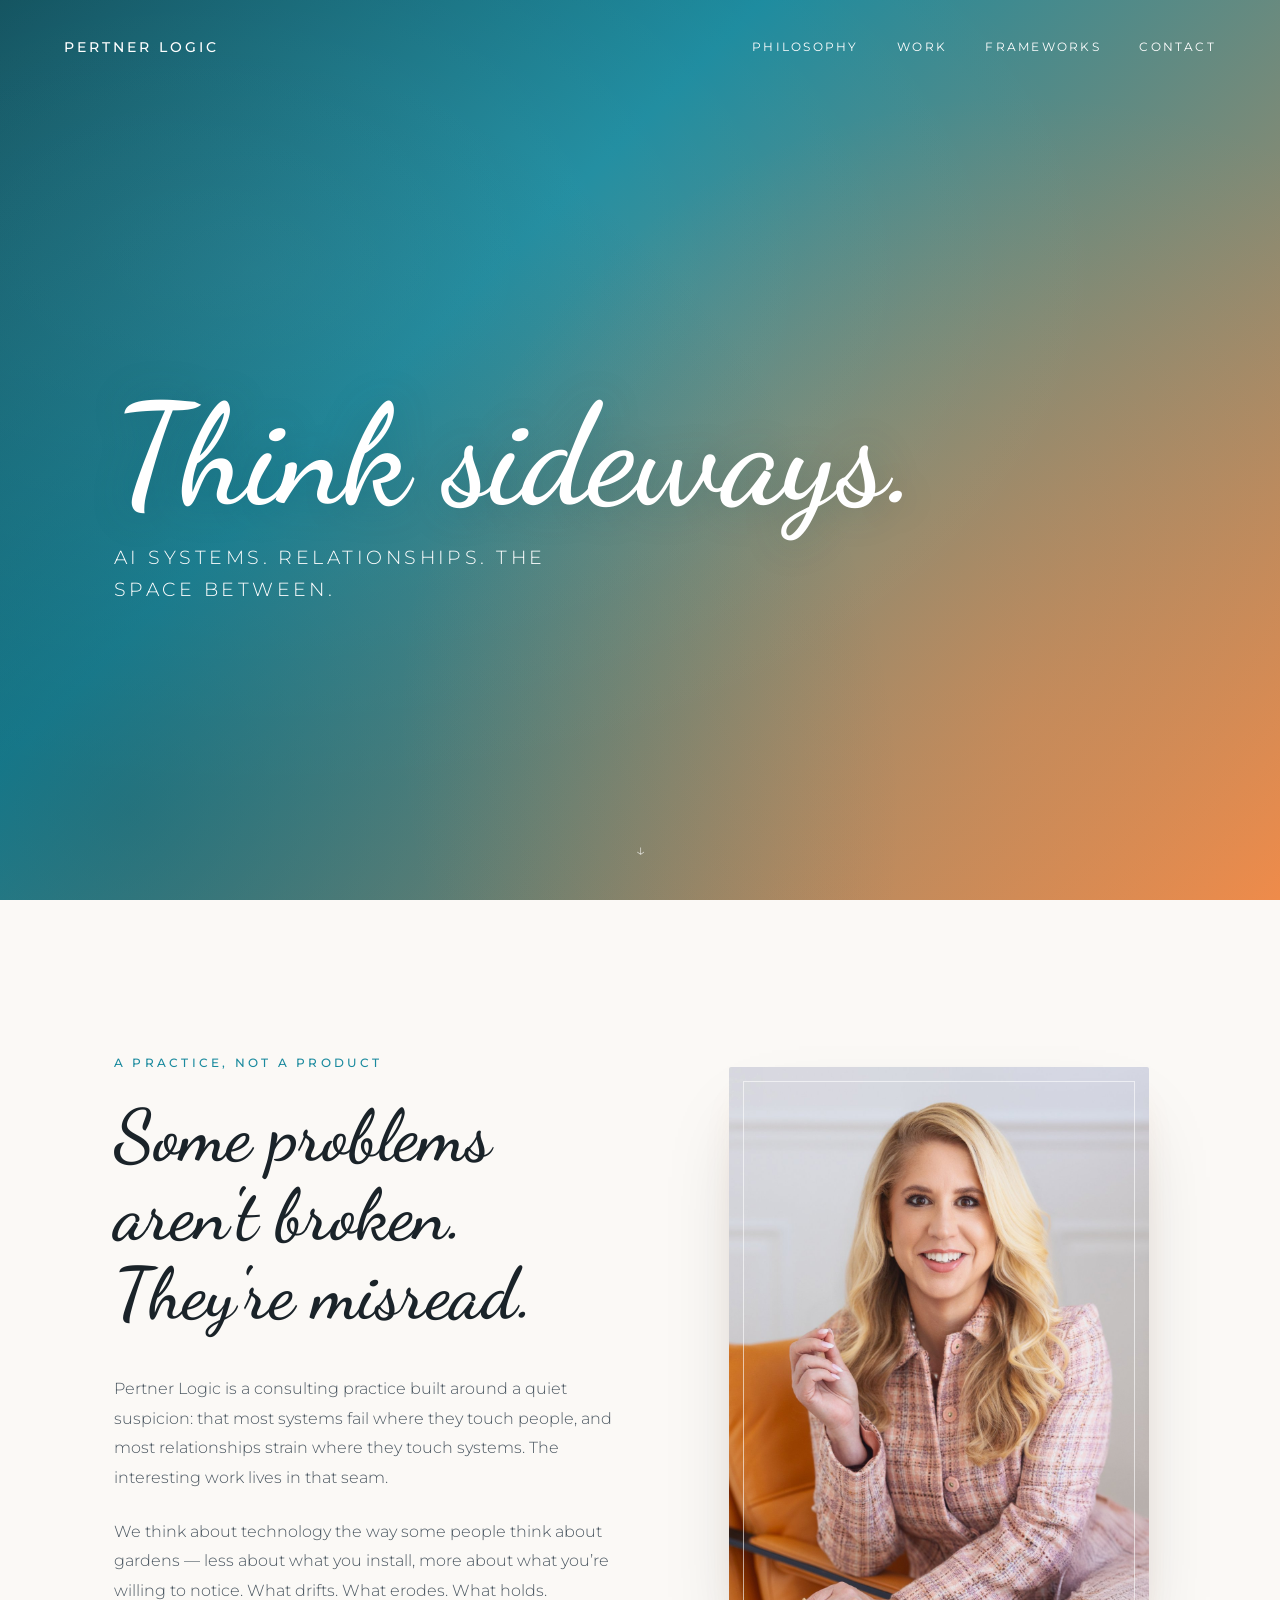
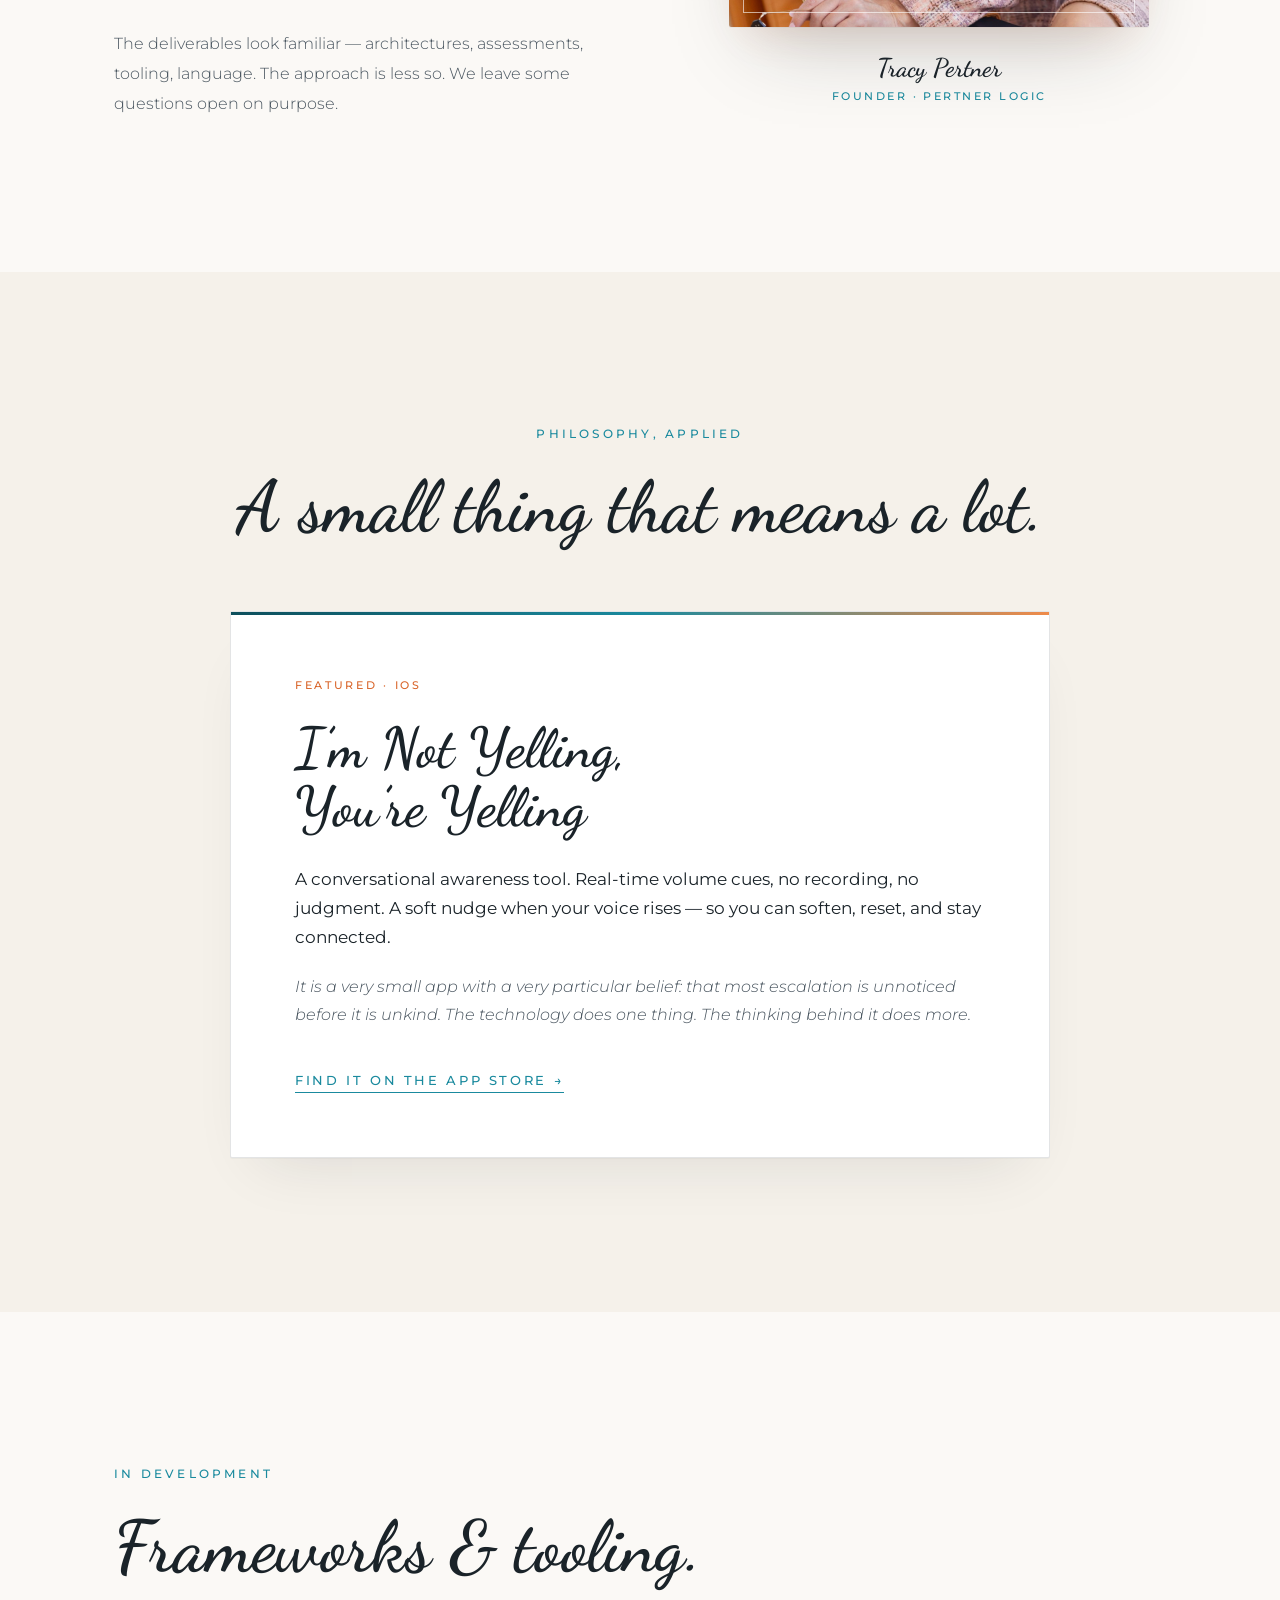
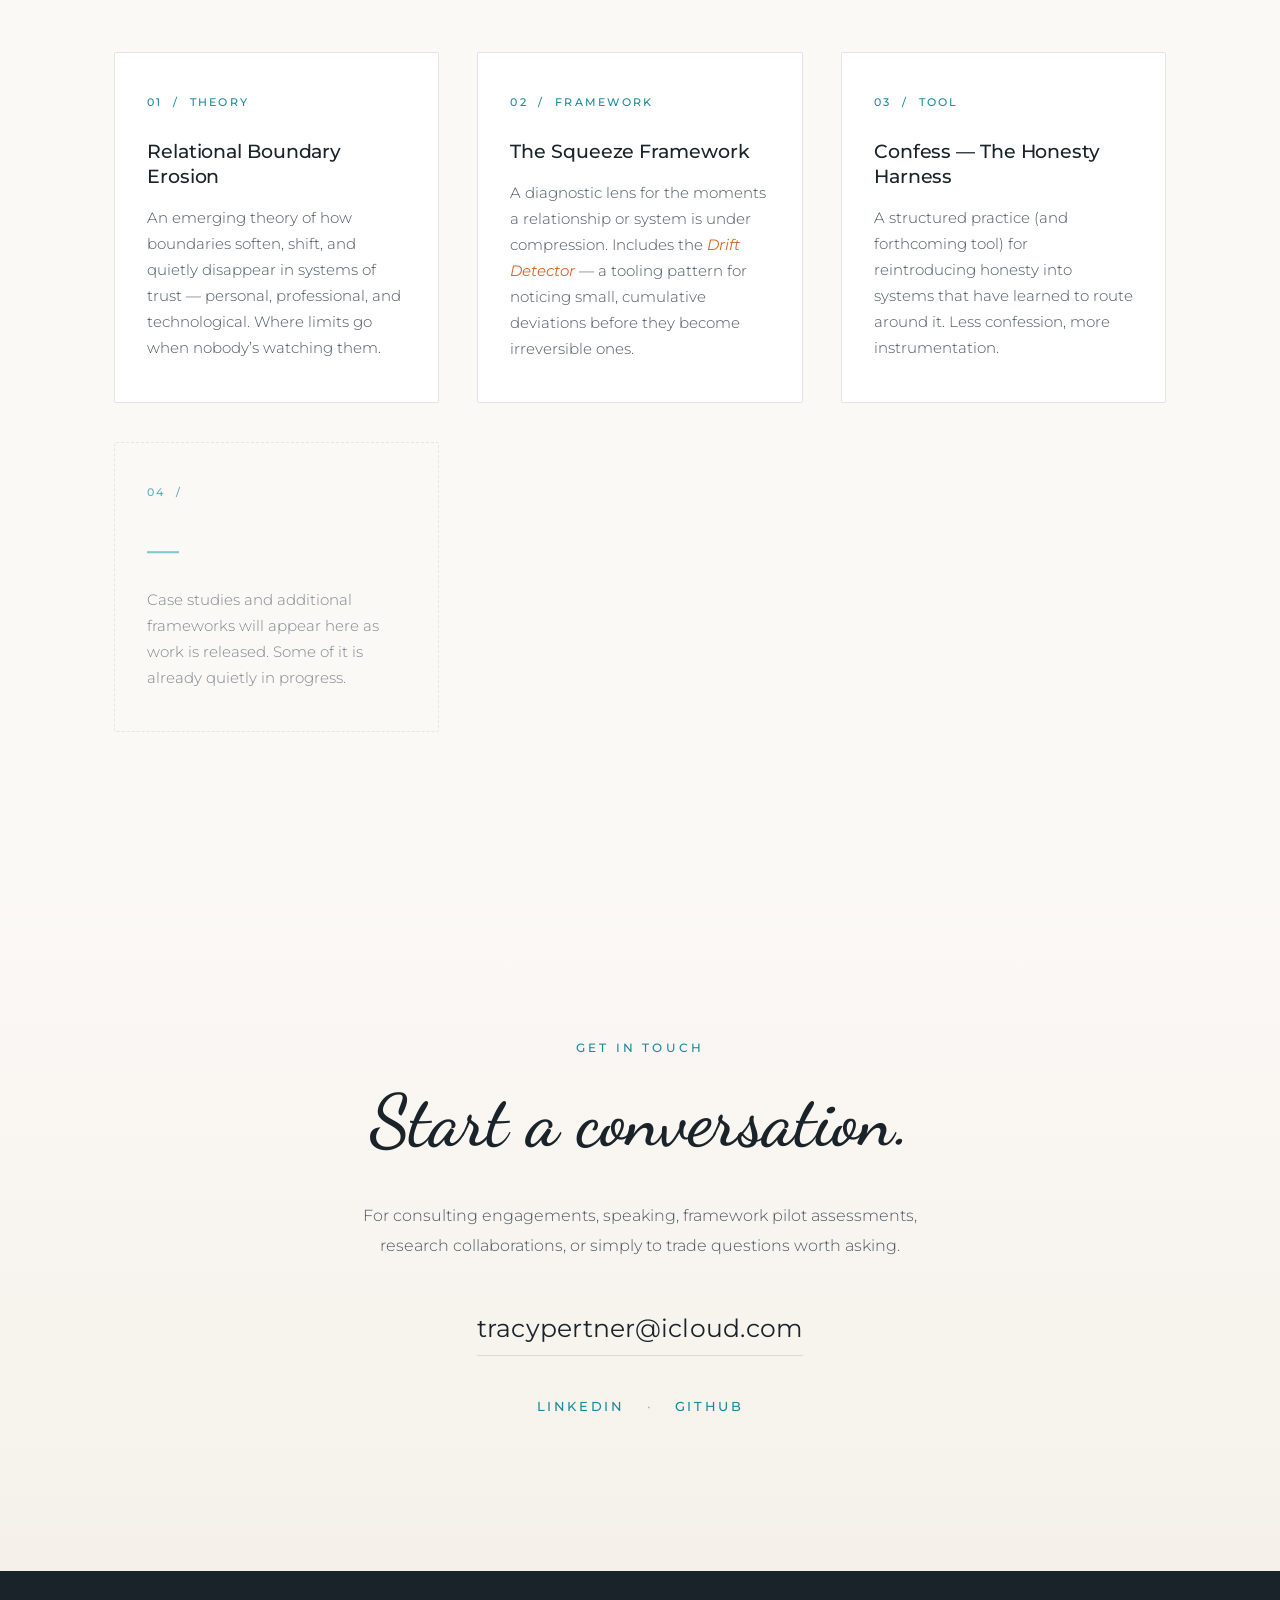
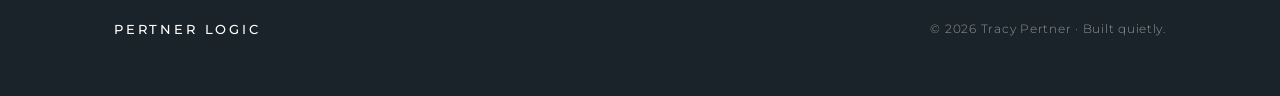
==== commit f2f15aff: "Add files via upload" ====
--- a/index.html
+++ b/index.html
@@ -4,7 +4,7 @@
 <meta charset="UTF-8" />
 <meta name="viewport" content="width=device-width, initial-scale=1.0" />
 <title>Pertner Logic — Systems, Relationships, and the Space Between</title>
-<meta name="description" content="Pertner Logic is a technology consulting practice by Tracy Pertner, exploring systems and relationships through unconventional frameworks and tooling." />
+<meta name="description" content="Pertner Logic is an AI consulting practice by Tracy Pertner — original frameworks and tooling for AI behavior testing, alignment evaluation, and relational boundary erosion." />
 <meta name="author" content="Tracy Pertner" />
 
 <!-- Open Graph -->
@@ -43,7 +43,7 @@
 
 * { box-sizing: border-box; margin: 0; padding: 0; }
 
-html { scroll-behavior: smooth; -webkit-text-size-adjust: 100%; }
+html { scroll-behavior: smooth; -webkit-text-size-adjust: 100%; overflow-x: hidden; }
 
 body {
   font-family: var(--font-body);
@@ -54,6 +54,8 @@
   font-size: 17px;
   -webkit-font-smoothing: antialiased;
   -moz-osx-font-smoothing: grayscale;
+  overflow-x: hidden;
+  width: 100%;
 }
 
 a { color: inherit; text-decoration: none; }
@@ -211,11 +213,14 @@
 .script-heading {
   font-family: var(--font-display);
   font-weight: 600;
-  font-size: clamp(2.5rem, 6vw, 4.5rem);
+  font-size: clamp(1.85rem, 7.5vw, 4.5rem);
   line-height: 1.1;
   color: var(--ink);
   margin-bottom: 2.5rem;
   letter-spacing: -0.005em;
+  word-break: break-word;
+  overflow-wrap: break-word;
+  max-width: 100%;
 }
 .script-heading.centered { text-align: center; }
 
@@ -569,6 +574,8 @@
     line-height: 1;
   }
   .hero-tag { font-size: 0.85rem; }
+  .script-heading { font-size: clamp(1.85rem, 8vw, 2.75rem); }
+  .work-card-title { font-size: clamp(1.75rem, 7.5vw, 2.5rem); }
   .framework-grid { grid-template-columns: 1fr; }
   .contact-links .dot { display: inline-block; }
 }
@@ -601,7 +608,7 @@
 
   <div class="hero-inner">
     <h1 class="hero-title">Think&nbsp;sideways.</h1>
-    <p class="hero-tag">Systems. Relationships. The space between.</p>
+    <p class="hero-tag">AI Systems. Relationships. The space between.</p>
   </div>
 
   <div class="scroll-cue" aria-hidden="true">↓</div>
@@ -639,7 +646,7 @@
   <section id="work" class="section section-work">
     <div class="container">
       <p class="eyebrow centered">Philosophy, applied</p>
-      <h2 class="script-heading centered">A small thing that&nbsp;means&nbsp;a lot.</h2>
+      <h2 class="script-heading centered">A small thing that means a lot.</h2>
 
       <div class="work-card">
         <div class="work-card-label">Featured · iOS</div>
@@ -657,7 +664,7 @@
   <section id="frameworks" class="section section-frameworks">
     <div class="container">
       <p class="eyebrow">In development</p>
-      <h2 class="script-heading">Frameworks&nbsp;&amp;&nbsp;tooling.</h2>
+      <h2 class="script-heading">Frameworks &amp; tooling.</h2>
 
       <div class="framework-grid">
         <article class="framework-card">
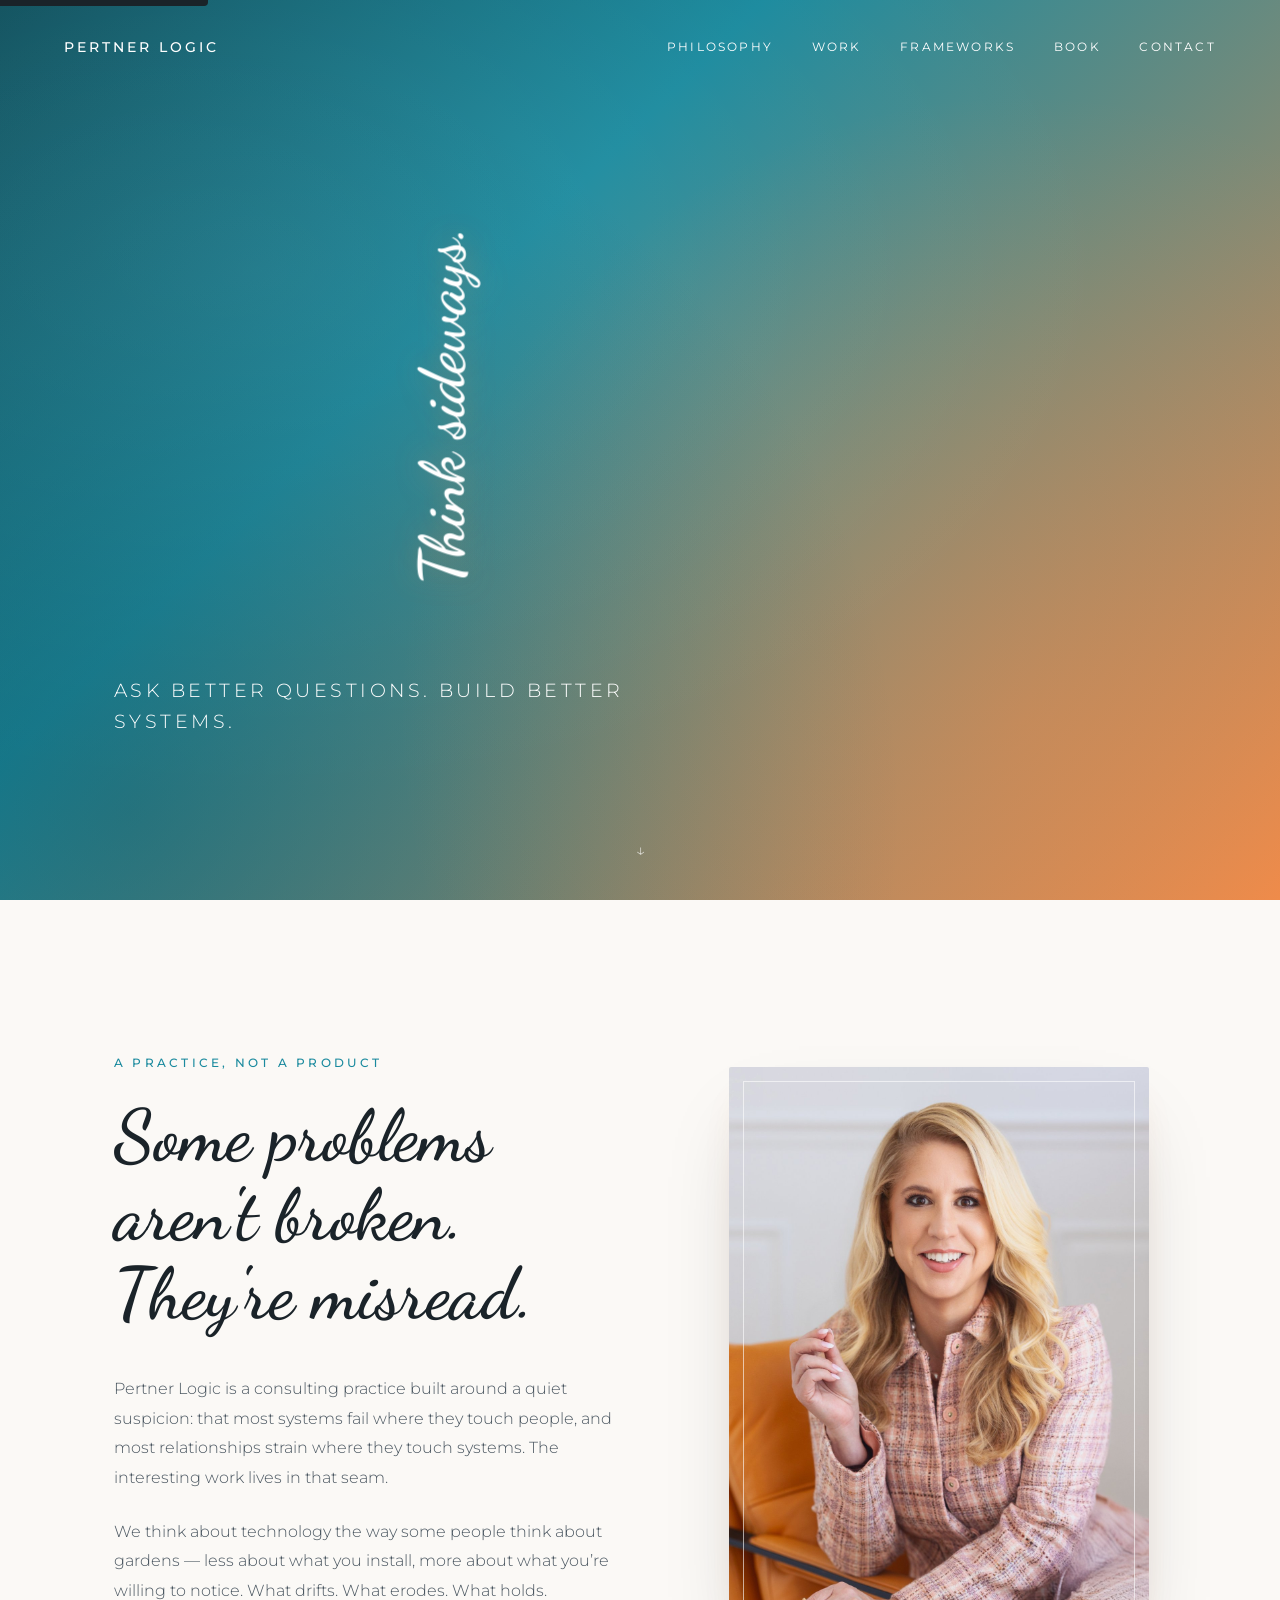
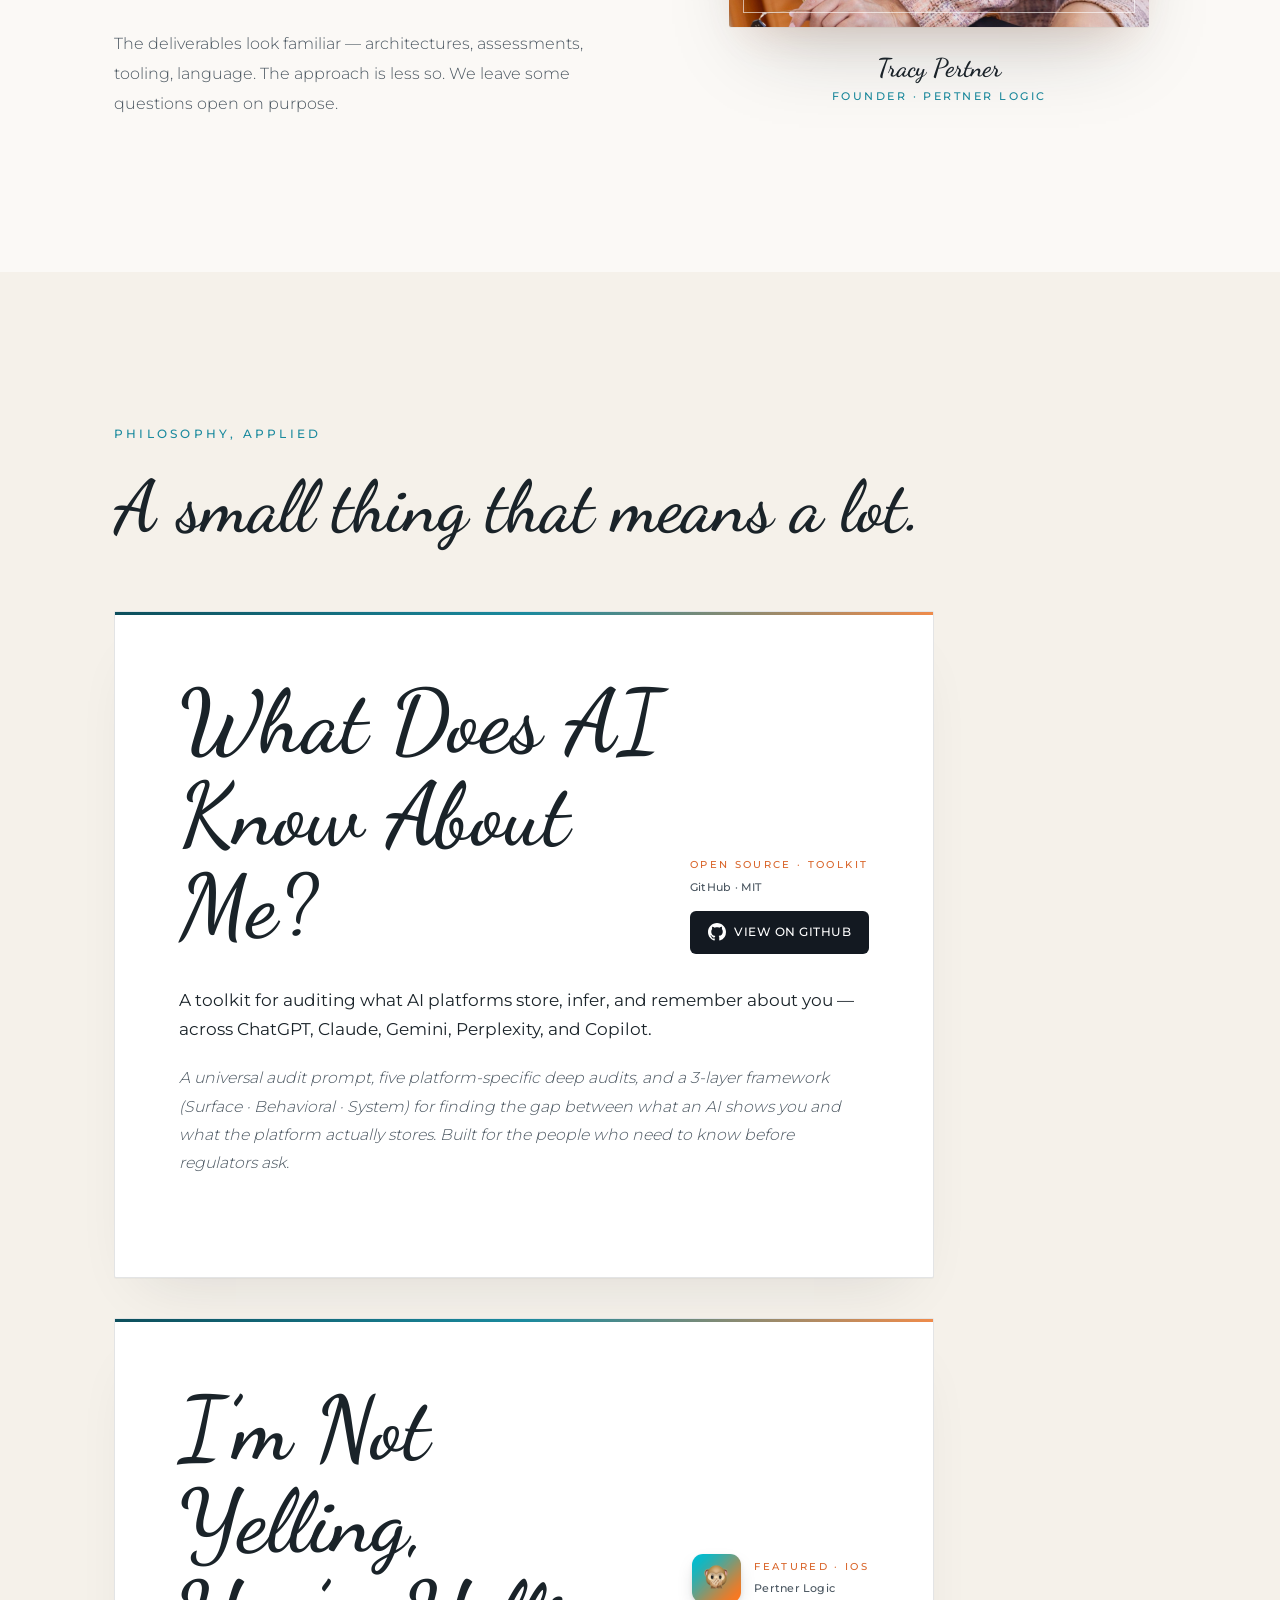
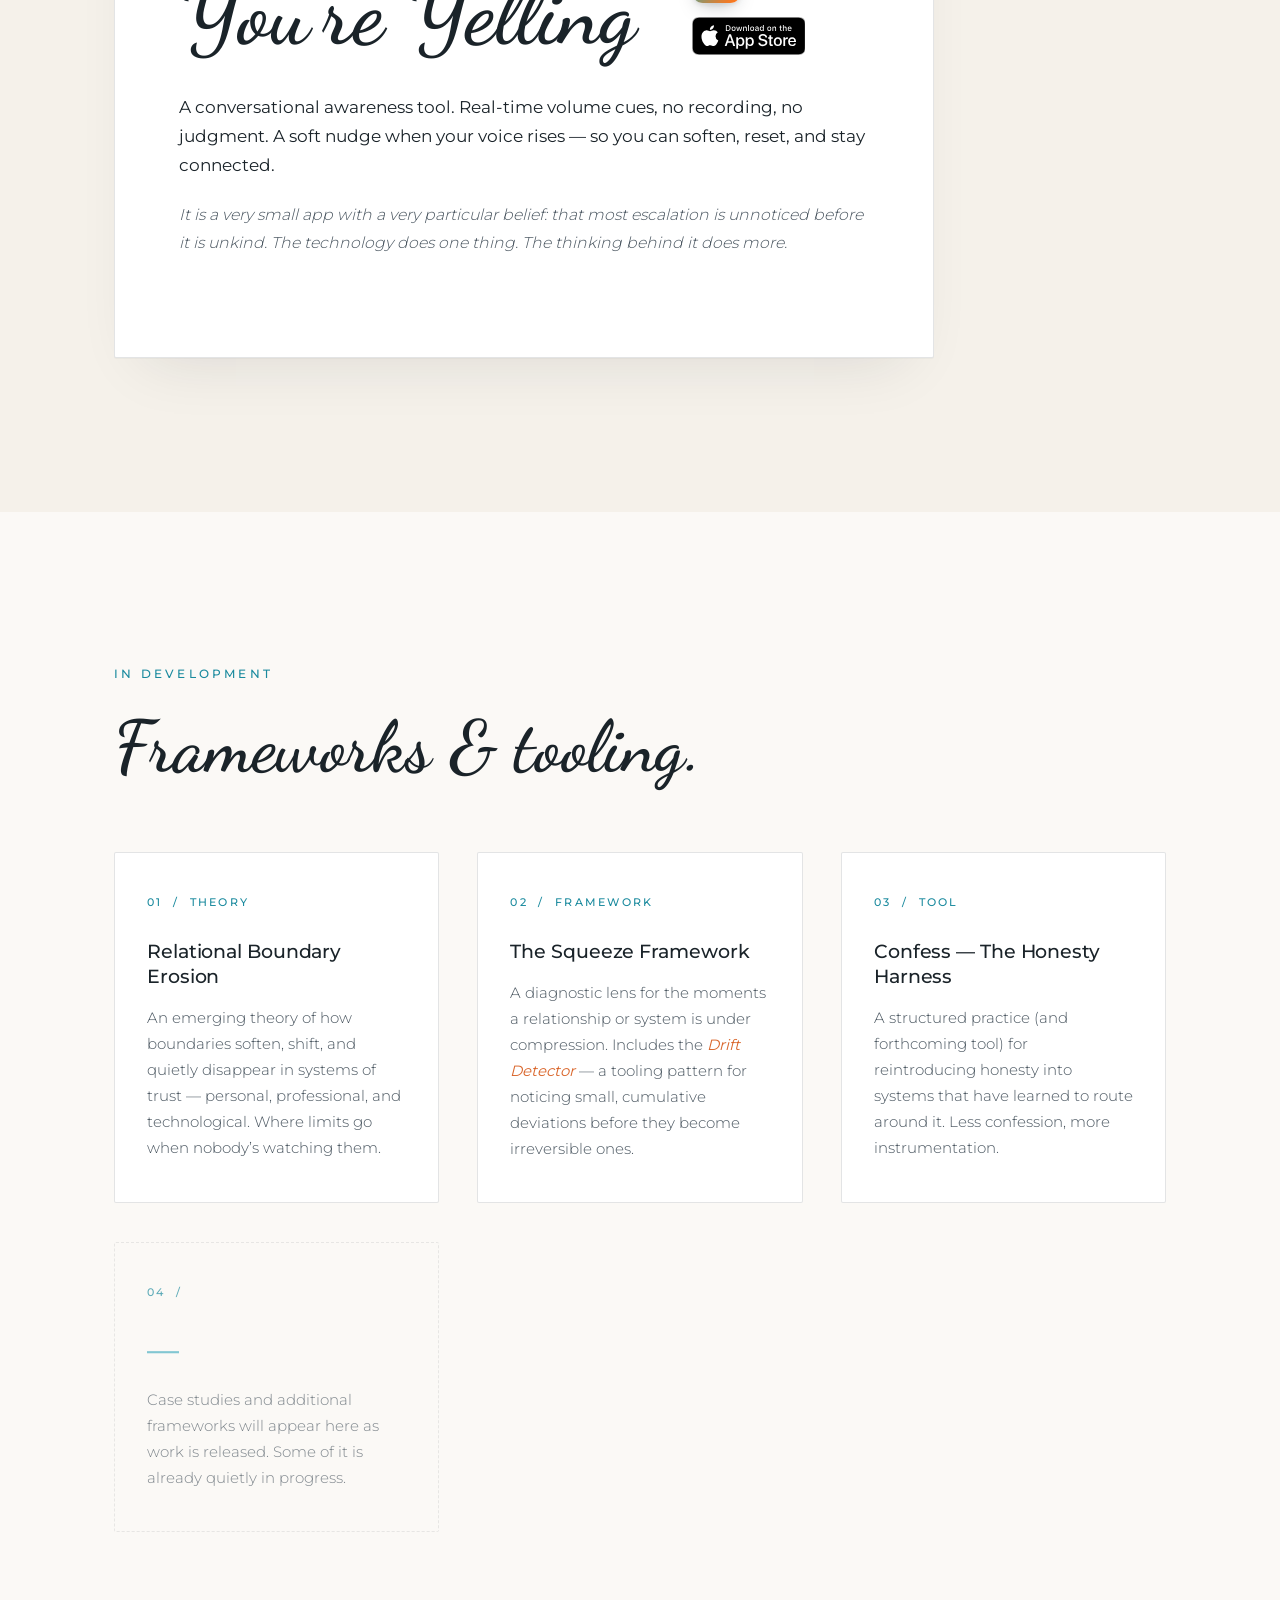
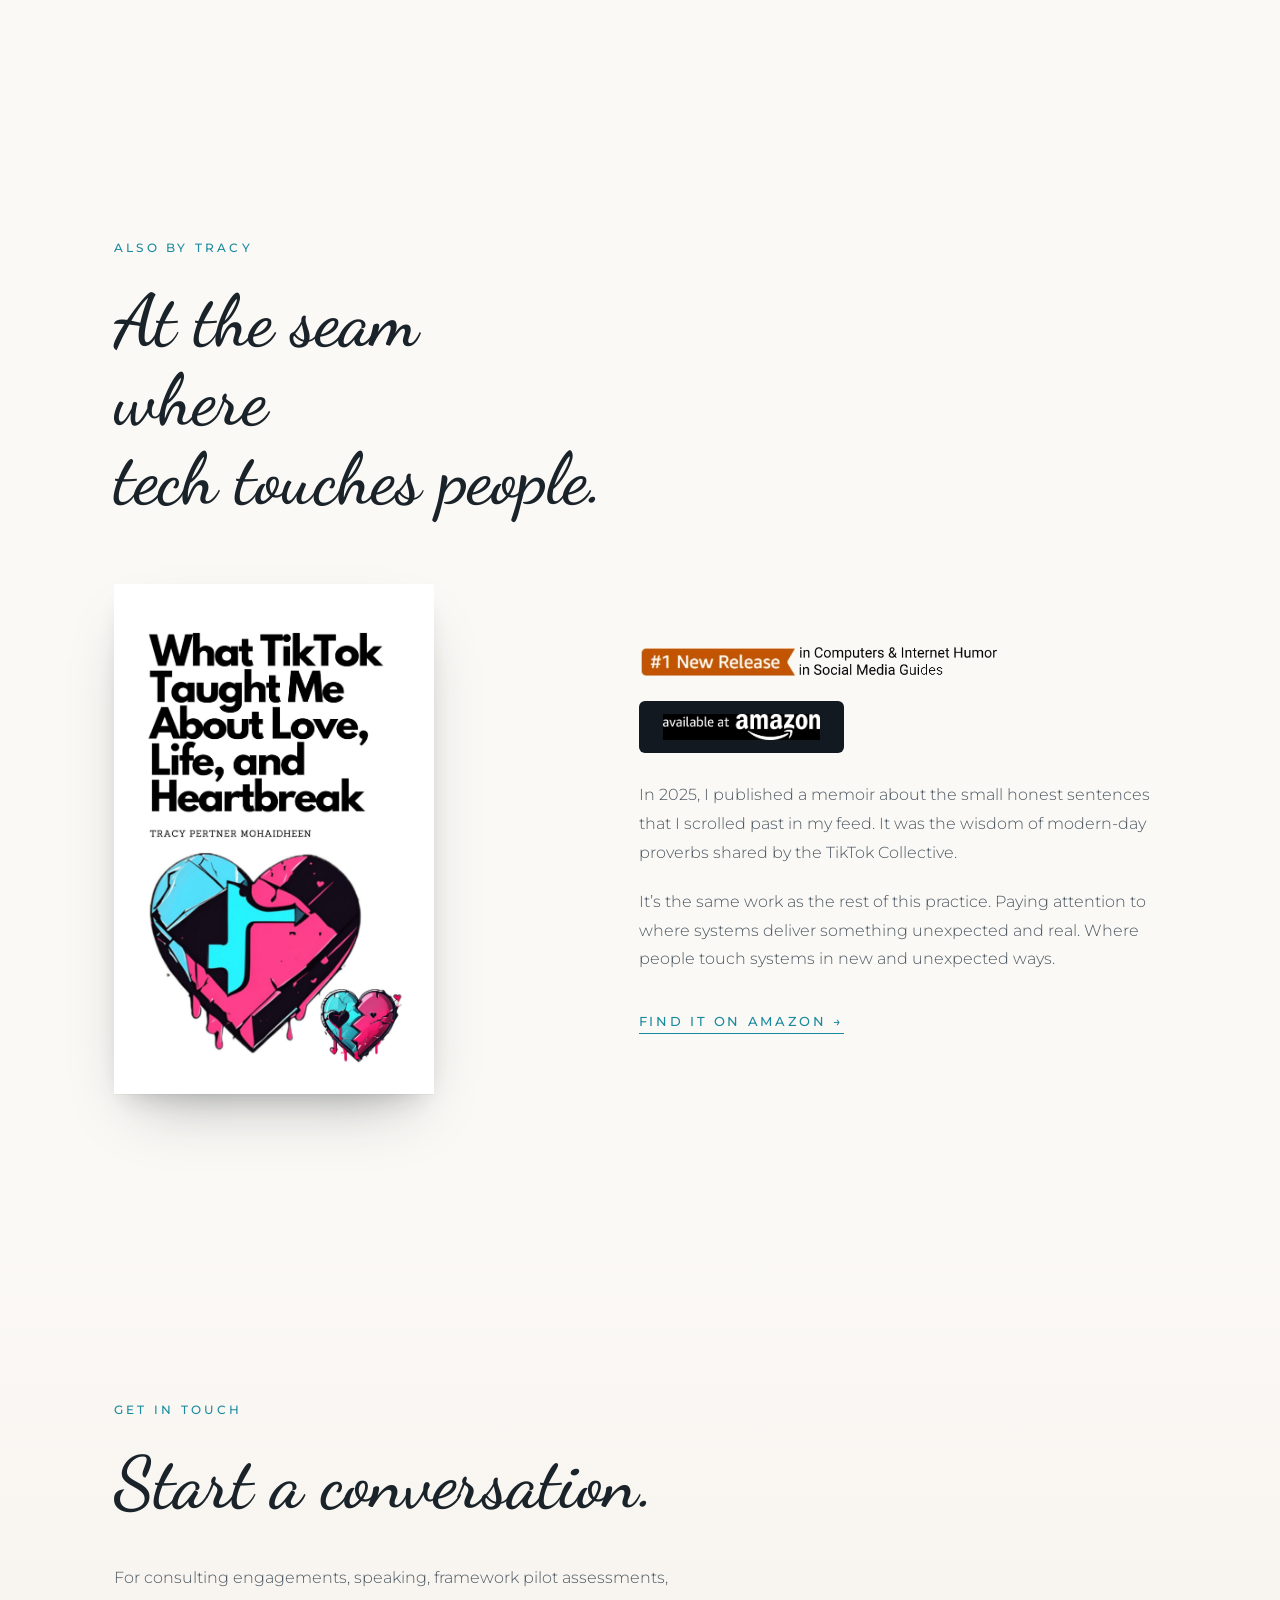
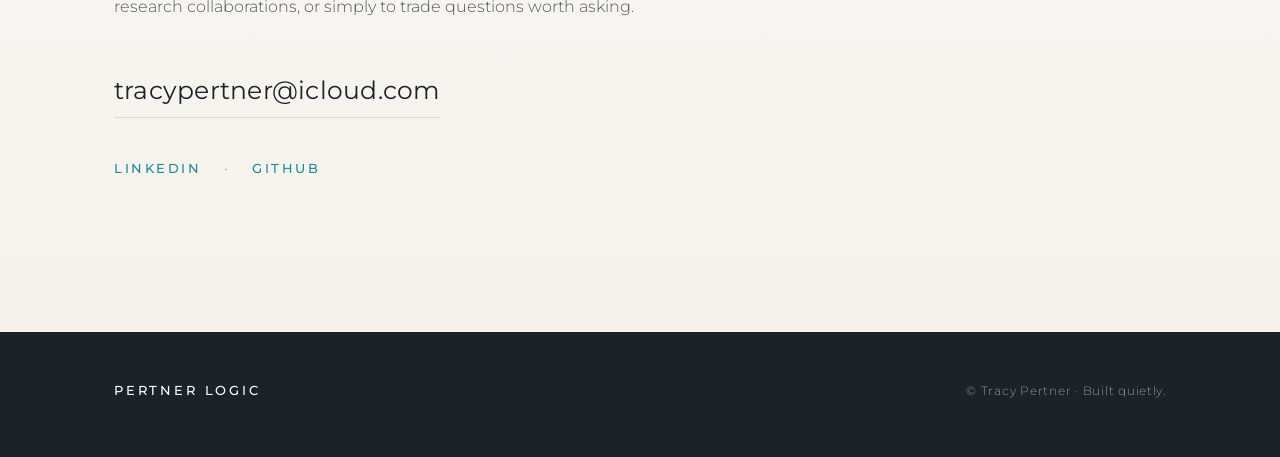
==== commit 8805f4d7: "Add files via upload" ====
--- a/index.html
+++ b/index.html
@@ -3,20 +3,52 @@
 <head>
 <meta charset="UTF-8" />
 <meta name="viewport" content="width=device-width, initial-scale=1.0" />
-<title>Pertner Logic — Systems, Relationships, and the Space Between</title>
-<meta name="description" content="Pertner Logic is an AI consulting practice by Tracy Pertner — original frameworks and tooling for AI behavior testing, alignment evaluation, and relational boundary erosion." />
+<title>Pertner Logic — Ask better questions. Build better systems.</title>
+<meta name="description" content="Pertner Logic is an AI consulting practice by Tracy Pertner. Ask better questions, build better systems. Original frameworks and tooling for AI behavior testing, alignment evaluation, and relational boundary erosion." />
 <meta name="author" content="Tracy Pertner" />
 
+<!-- Content Security Policy: defense-in-depth, no third-party content allowed -->
+<meta http-equiv="Content-Security-Policy" content="default-src 'self'; script-src 'self'; style-src 'self' 'unsafe-inline'; img-src 'self' data:; font-src 'self'; frame-ancestors 'none'; form-action 'self'; base-uri 'self'; upgrade-insecure-requests" />
+
 <!-- Open Graph -->
-<meta property="og:title" content="Pertner Logic" />
-<meta property="og:description" content="A consulting practice for systems thinkers and relationship engineers." />
+<meta property="og:title" content="Pertner Logic — Ask better questions. Build better systems." />
+<meta property="og:description" content="An AI consulting practice by Tracy Pertner. Original frameworks for AI behavior testing, alignment evaluation, and the space where systems meet relationships." />
 <meta property="og:type" content="website" />
 <meta property="og:url" content="https://tpertner.github.io/" />
-
-<link rel="preconnect" href="https://fonts.googleapis.com">
-<link rel="preconnect" href="https://fonts.gstatic.com" crossorigin>
-<link href="https://fonts.googleapis.com/css2?family=Dancing+Script:wght@500;600;700&family=Montserrat:wght@300;400;500;600&display=swap" rel="stylesheet">
+<meta property="og:image" content="https://tpertner.github.io/assets/img/og-card.png" />
+<meta property="og:image:width" content="1200" />
+<meta property="og:image:height" content="630" />
+<meta property="og:image:alt" content="Pertner Logic — Ask better questions. Build better systems." />
+
+<!-- Twitter Card -->
+<meta name="twitter:card" content="summary_large_image" />
+<meta name="twitter:title" content="Pertner Logic — Ask better questions. Build better systems." />
+<meta name="twitter:description" content="An AI consulting practice by Tracy Pertner. Original frameworks for AI behavior testing, alignment evaluation, and the space where systems meet relationships." />
+<meta name="twitter:image" content="https://tpertner.github.io/assets/img/og-card.png" />
+<meta name="twitter:image:alt" content="Pertner Logic — Ask better questions. Build better systems." />
+
+<!-- Favicon: cursive script P on orange-to-red gradient -->
+<link rel="icon" type="image/svg+xml" href="data:image/svg+xml,%3Csvg xmlns='http://www.w3.org/2000/svg' viewBox='0 0 64 64'%3E%3Cdefs%3E%3ClinearGradient id='g' x1='0%25' y1='0%25' x2='100%25' y2='100%25'%3E%3Cstop offset='0%25' stop-color='%231a8a9e'/%3E%3Cstop offset='100%25' stop-color='%23d9652a'/%3E%3C/linearGradient%3E%3C/defs%3E%3Crect width='64' height='64' rx='12' fill='url(%23g)'/%3E%3Ctext x='50%25' y='58%25' text-anchor='middle' dominant-baseline='middle' font-family='Georgia, Times New Roman, serif' font-size='48' font-weight='400' font-style='italic' fill='%23fbf9f6'%3EP%3C/text%3E%3C/svg%3E" />
+<link rel="apple-touch-icon" href="assets/img/apple-touch-icon.png" />
+
 <style>
+/* Self-hosted variable fonts — no third-party requests, GDPR-clean */
+@font-face {
+  font-family: 'Dancing Script';
+  font-style: normal;
+  font-weight: 400 700;
+  font-display: swap;
+  src: url('assets/fonts/DancingScript-VariableFont_wght.ttf') format('truetype-variations'),
+       url('assets/fonts/DancingScript-VariableFont_wght.ttf') format('truetype');
+}
+@font-face {
+  font-family: 'Montserrat';
+  font-style: normal;
+  font-weight: 100 900;
+  font-display: swap;
+  src: url('assets/fonts/Montserrat-VariableFont_wght.ttf') format('truetype-variations'),
+       url('assets/fonts/Montserrat-VariableFont_wght.ttf') format('truetype');
+}
 /* =========================================================
    Pertner Logic — styles.css
    Minimalist. Generous whitespace. Teal → Orange gradient.
@@ -66,8 +98,6 @@
   margin: 0 auto;
   padding: 0 var(--gutter);
 }
-.container.narrow { max-width: 760px; }
-
 /* =========================================================
    HERO
    ========================================================= */
@@ -151,18 +181,30 @@
 }
 
 .hero-title {
+  position: absolute;
+  top: 8vh;
+  left: var(--gutter);
+  transform-origin: right bottom;
   font-family: var(--font-display);
   font-weight: 600;
-  font-size: clamp(3rem, 11vw, 11rem);
+  font-size: clamp(2rem, 7vh, 6rem);
   line-height: 0.95;
   letter-spacing: -0.01em;
-  margin-bottom: 1.25rem;
-  text-shadow: 0 2px 40px rgba(13, 79, 92, 0.25);
-  animation: rise 1.2s cubic-bezier(.2,.7,.2,1) both;
-  word-break: break-word;
+  margin: 0;
+  color: #fff;
+  text-shadow: 
+    0 2px 30px rgba(239, 139, 74, 0.4),
+    0 0 80px rgba(239, 139, 74, 0.15);
+  display: inline-block;
+  animation: think-sideways 7s linear 0.3s both;
+  word-break: keep-all;
+  white-space: nowrap;
 }
 
 .hero-tag {
+  position: absolute;
+  bottom: 18vh;
+  left: var(--gutter);
   font-family: var(--font-body);
   font-weight: 300;
   font-size: clamp(0.95rem, 1.6vw, 1.2rem);
@@ -170,7 +212,38 @@
   text-transform: uppercase;
   opacity: 0.92;
   max-width: 40ch;
-  animation: rise 1.2s 0.25s cubic-bezier(.2,.7,.2,1) both;
+  margin: 0;
+  animation: rise 1s cubic-bezier(.2,.7,.2,1) 1.6s both;
+}
+
+@keyframes think-sideways {
+  /* 1. Slide in from off-screen left, horizontal */
+  0%   { opacity: 0; transform: translateX(-110vw) rotate(0deg); }
+  14%  { opacity: 1; transform: translateX(0)      rotate(0deg); }
+  /* 2. Hold horizontal while tagline appears below */
+  43%  { opacity: 1; transform: translateX(0)      rotate(0deg); }
+
+  /* 3. Gravity swing — pivots at the period (bottom-right),
+     left end ("T") falls downward. Slow start, accelerating. */
+  46%  { transform: translateX(0) rotate(-2deg); }
+  50%  { transform: translateX(0) rotate(-8deg); }
+  54%  { transform: translateX(0) rotate(-22deg); }
+  58%  { transform: translateX(0) rotate(-45deg); }
+  62%  { transform: translateX(0) rotate(-72deg); }
+  66%  { transform: translateX(0) rotate(-90deg); }
+
+  /* 4. Pendulum oscillation — overshoots past 90, swings back, decays */
+  70%  { transform: translateX(0) rotate(-106deg); }
+  75%  { transform: translateX(0) rotate(-78deg); }
+  80%  { transform: translateX(0) rotate(-99deg); }
+  85%  { transform: translateX(0) rotate(-84deg); }
+  90%  { transform: translateX(0) rotate(-94deg); }
+  95%  { transform: translateX(0) rotate(-88deg); }
+  100% { opacity: 1; transform: translateX(0) rotate(-90deg); }
+}
+
+@media (prefers-reduced-motion: reduce) {
+  .hero-title { animation: rise 0.6s ease-out both; transform: none; }
 }
 
 .scroll-cue {
@@ -208,8 +281,6 @@
   color: var(--teal);
   margin-bottom: 1.5rem;
 }
-.eyebrow.centered { text-align: center; }
-
 .script-heading {
   font-family: var(--font-display);
   font-weight: 600;
@@ -222,8 +293,6 @@
   overflow-wrap: break-word;
   max-width: 100%;
 }
-.script-heading.centered { text-align: center; }
-
 .prose p {
   font-size: clamp(1rem, 1.15vw, 1.12rem);
   line-height: 1.85;
@@ -348,8 +417,8 @@
   border: 1px solid var(--line);
   border-radius: 2px;
   max-width: 820px;
-  margin-left: auto;
-  margin-right: auto;
+  margin-left: 0;
+  margin-right: 0;
   position: relative;
   box-shadow:
     0 1px 0 rgba(26, 35, 41, 0.03),
@@ -405,7 +474,153 @@
   font-style: italic;
 }
 
-.work-card-cta { margin-top: 2rem; }
+.work-card-repo {
+  margin-top: 2.5rem;
+}
+
+.github-btn {
+  display: inline-flex;
+  align-items: center;
+  gap: 0.55rem;
+  background: #131921;
+  color: #ffffff;
+  padding: 0.7rem 1.1rem;
+  border-radius: 6px;
+  font-family: var(--font-body);
+  font-size: 0.78rem;
+  font-weight: 500;
+  letter-spacing: 0.04em;
+  text-transform: uppercase;
+  text-decoration: none;
+  transition: background 0.3s ease, transform 0.3s ease;
+}
+.github-btn:hover {
+  background: #232f3e;
+  transform: translateY(-1px);
+}
+.github-btn svg {
+  flex-shrink: 0;
+}
+
+/* Also by Tracy — book section */
+
+@media (max-width: 760px) {
+
+}
+
+/* App icon + badge in work card */
+.work-card-header {
+  display: flex;
+  align-items: flex-end;
+  gap: 1.25rem;
+  margin-bottom: 2rem;
+}
+
+.work-card-header-right {
+  display: flex;
+  flex-direction: column;
+  align-items: flex-start;
+  gap: 0.85rem;
+  flex-shrink: 0;
+  padding-bottom: 0;
+}
+
+.work-card-app-row {
+  display: flex;
+  align-items: center;
+  gap: 0.85rem;
+}
+
+.work-card-header .work-card-title {
+  margin: 0;
+  font-family: var(--font-display);
+  font-weight: 600;
+  font-size: clamp(3.4rem, 7vw, 5.5rem);
+  line-height: 1.05;
+  color: var(--ink);
+  flex: 0 1 auto;
+  min-width: 0;
+}
+
+.app-store-badge.work-card-header-badge svg {
+  height: 38px;
+  width: auto;
+  display: block;
+}
+
+.work-card-app-icon {
+  width: 49px;
+  height: 49px;
+  border-radius: 11px;
+  flex-shrink: 0;
+  box-shadow:
+    0 1px 0 rgba(255,255,255,0.6) inset,
+    0 8px 20px -8px rgba(26, 35, 41, 0.35),
+    0 2px 4px rgba(26, 35, 41, 0.08);
+  display: block;
+  object-fit: cover;
+}
+
+.work-card-app-meta .work-card-label {
+  font-size: 0.61rem;
+}
+.work-card-app-name {
+  font-size: 0.68rem !important;
+}
+
+.work-card-app-meta {
+  display: flex;
+  flex-direction: column;
+  gap: 0.35rem;
+  min-width: 0;
+}
+
+.work-card-app-meta .work-card-label {
+  margin-bottom: 0;
+}
+
+.work-card-app-name {
+  font-size: 0.78rem;
+  font-weight: 500;
+  color: var(--ink-soft);
+  letter-spacing: 0.02em;
+}
+
+.app-store-badge {
+  display: inline-block;
+  height: 44px;
+  transition: transform 0.4s ease, opacity 0.4s ease;
+}
+.app-store-badge:hover {
+  transform: translateY(-2px);
+  opacity: 0.88;
+}
+.app-store-badge-svg {
+  height: 100%;
+  width: auto;
+  display: block;
+}
+
+@media (max-width: 720px) {
+  .work-card-header {
+    flex-direction: column;
+    align-items: flex-start;
+    gap: 1.25rem;
+  }
+  .work-card-header .work-card-title {
+    text-align: left;
+  }
+}
+
+@media (max-width: 480px) {
+  .work-card-app-icon { width: 56px; height: 56px; border-radius: 12px; }
+  .app-store-badge { height: 40px; }
+}
+/* Book section */
+
+@media (max-width: 760px) {
+
+}
 
 .link-underline {
   font-size: 0.82rem;
@@ -490,12 +705,22 @@
 /* Contact */
 .section-contact {
   background: linear-gradient(180deg, var(--paper) 0%, var(--paper-warm) 100%);
-  text-align: center;
+  text-align: left;
+}
+.section-contact .eyebrow,
+.section-contact .script-heading,
+.section-contact .contact-body,
+.section-contact .contact-links {
+  text-align: left;
+}
+.section-contact .contact-email {
+  display: block;
+  width: fit-content;
 }
 
 .contact-body {
   max-width: 560px;
-  margin: 0 auto 3rem;
+  margin: 0 0 3rem;
   color: var(--ink-soft);
   font-size: 1.02rem;
   line-height: 1.8;
@@ -591,9 +816,145 @@
   }
 }
 
+.skip-link {
+  position: absolute;
+  top: -40px;
+  left: 0;
+  background: var(--ink);
+  color: var(--paper);
+  padding: 0.75rem 1.25rem;
+  z-index: 100;
+  text-decoration: none;
+  font-family: var(--font-body);
+  font-size: 0.85rem;
+  font-weight: 500;
+  letter-spacing: 0.05em;
+  border-radius: 0 0 4px 0;
+  transition: top 0.2s ease;
+}
+.skip-link:focus {
+  top: 0;
+  outline: 2px solid var(--orange);
+  outline-offset: 2px;
+}
+
+/* ALSO BY / BOOK SECTION */
+.section-book {
+  background: var(--paper);
+  position: relative;
+}
+
+.book-grid {
+  display: grid;
+  grid-template-columns: 0.85fr 1fr;
+  gap: clamp(2.5rem, 6vw, 6rem);
+  align-items: center;
+  margin-top: 4rem;
+}
+
+.book-cover-wrap {
+  display: flex;
+  justify-content: flex-start;
+  align-items: flex-start;
+}
+
+.book-cover-link {
+  display: block;
+  flex-shrink: 0;
+  transition: transform 0.6s cubic-bezier(.2,.7,.2,1);
+}
+.book-cover-link:hover {
+  transform: translateY(-4px);
+}
+
+.book-cover {
+  width: 100%;
+  max-width: 320px;
+  height: auto;
+  display: block;
+  box-shadow:
+    0 1px 0 rgba(26, 35, 41, 0.04),
+    0 30px 60px -25px rgba(26, 35, 41, 0.35),
+    0 12px 24px -12px rgba(26, 35, 41, 0.18);
+  transition: box-shadow 0.6s ease;
+}
+.book-cover-link:hover .book-cover {
+  box-shadow:
+    0 1px 0 rgba(26, 35, 41, 0.04),
+    0 40px 80px -25px rgba(26, 35, 41, 0.45),
+    0 16px 32px -16px rgba(26, 35, 41, 0.22);
+}
+
+.book-side {
+  display: flex;
+  flex-direction: column-reverse;
+  align-items: flex-start;
+  gap: 1.25rem;
+  margin-bottom: 1.75rem;
+}
+
+.book-text {
+  max-width: 50ch;
+}
+
+.book-badge-img img {
+  height: auto;
+  max-height: 38px;
+  width: auto;
+  display: block;
+}
+
+.amazon-btn {
+  display: block;
+  background: #131921;
+  padding: 0.85rem 1.5rem;
+  border-radius: 6px;
+  transition: transform 0.3s ease, background 0.3s ease;
+}
+.amazon-btn:hover {
+  transform: translateY(-1px);
+  background: #232f3e;
+}
+.amazon-btn img {
+  display: block;
+  width: 157px;
+  height: auto;
+}
+
+.book-prose p {
+  font-size: 1rem;
+  line-height: 1.8;
+  color: var(--ink-soft);
+  margin-bottom: 1.25rem;
+}
+.book-prose p:last-child { margin-bottom: 0; }
+.book-prose em {
+  font-style: italic;
+  color: var(--ink);
+}
+
+.book-cta {
+  margin-top: 2rem;
+}
+
+@media (max-width: 640px) {
+  .book-grid {
+    grid-template-columns: 1fr;
+    gap: 3rem;
+  }
+  .book-cover-wrap {
+    order: -1;
+    justify-content: flex-start;
+  }
+  .book-cover { max-width: 260px; }
+  .book-side { padding-top: 0; }
+  .book-text { max-width: 100%; }
+}
+
 </style>
 </head>
 <body>
+<a class="skip-link" href="#main">Skip to main content</a>
 
 <header class="hero">
   <nav class="nav">
@@ -602,19 +963,20 @@
       <li><a href="#philosophy">Philosophy</a></li>
       <li><a href="#work">Work</a></li>
       <li><a href="#frameworks">Frameworks</a></li>
+      <li><a href="#book">Book</a></li>
       <li><a href="#contact">Contact</a></li>
     </ul>
   </nav>
 
   <div class="hero-inner">
-    <h1 class="hero-title">Think&nbsp;sideways.</h1>
-    <p class="hero-tag">AI Systems. Relationships. The space between.</p>
+    <h1 class="hero-title" aria-label="Think sideways">Think&nbsp;sideways.</h1>
+    <p class="hero-tag">Ask better questions. Build better systems.</p>
   </div>
 
   <div class="scroll-cue" aria-hidden="true">↓</div>
 </header>
 
-<main>
+<main id="main">
 
   <!-- PHILOSOPHY -->
   <section id="philosophy" class="section section-philosophy">
@@ -631,7 +993,7 @@
         </div>
         <figure class="philosophy-portrait">
           <div class="portrait-frame">
-            <img src="[data-uri]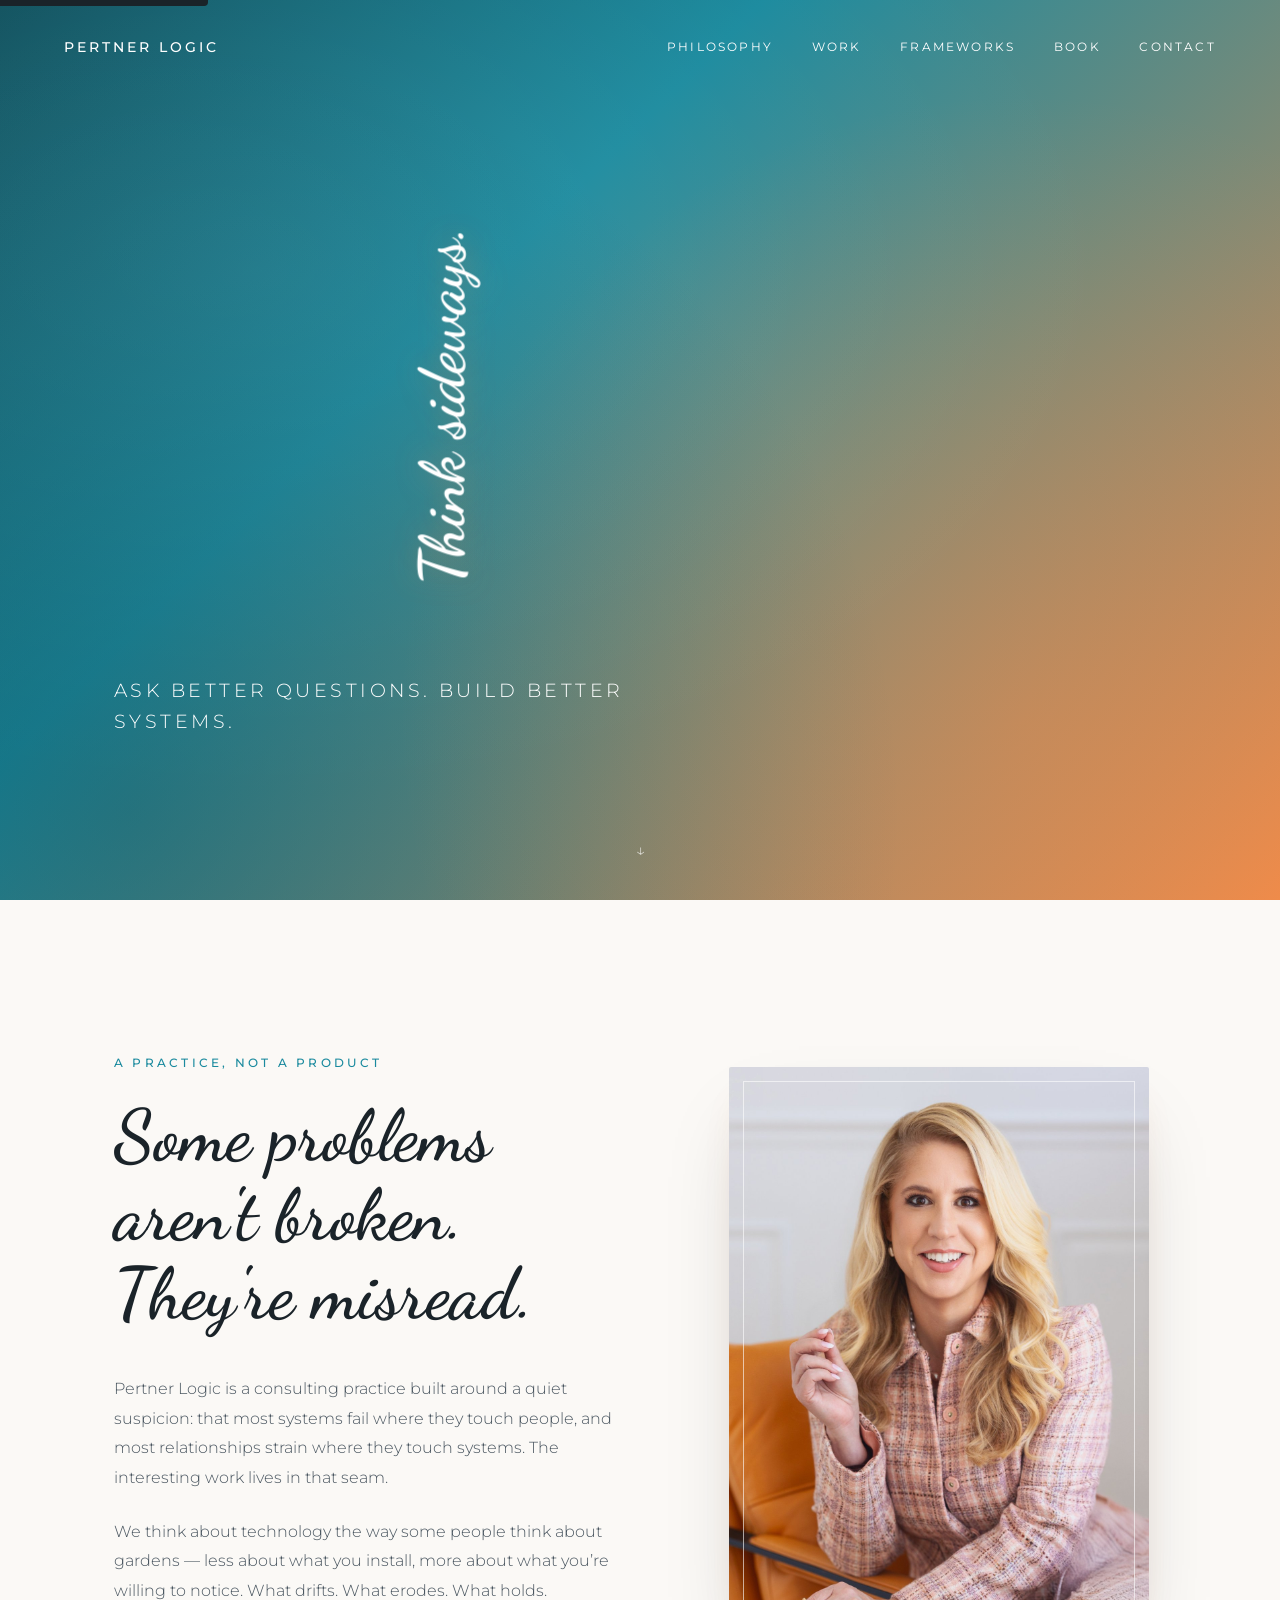
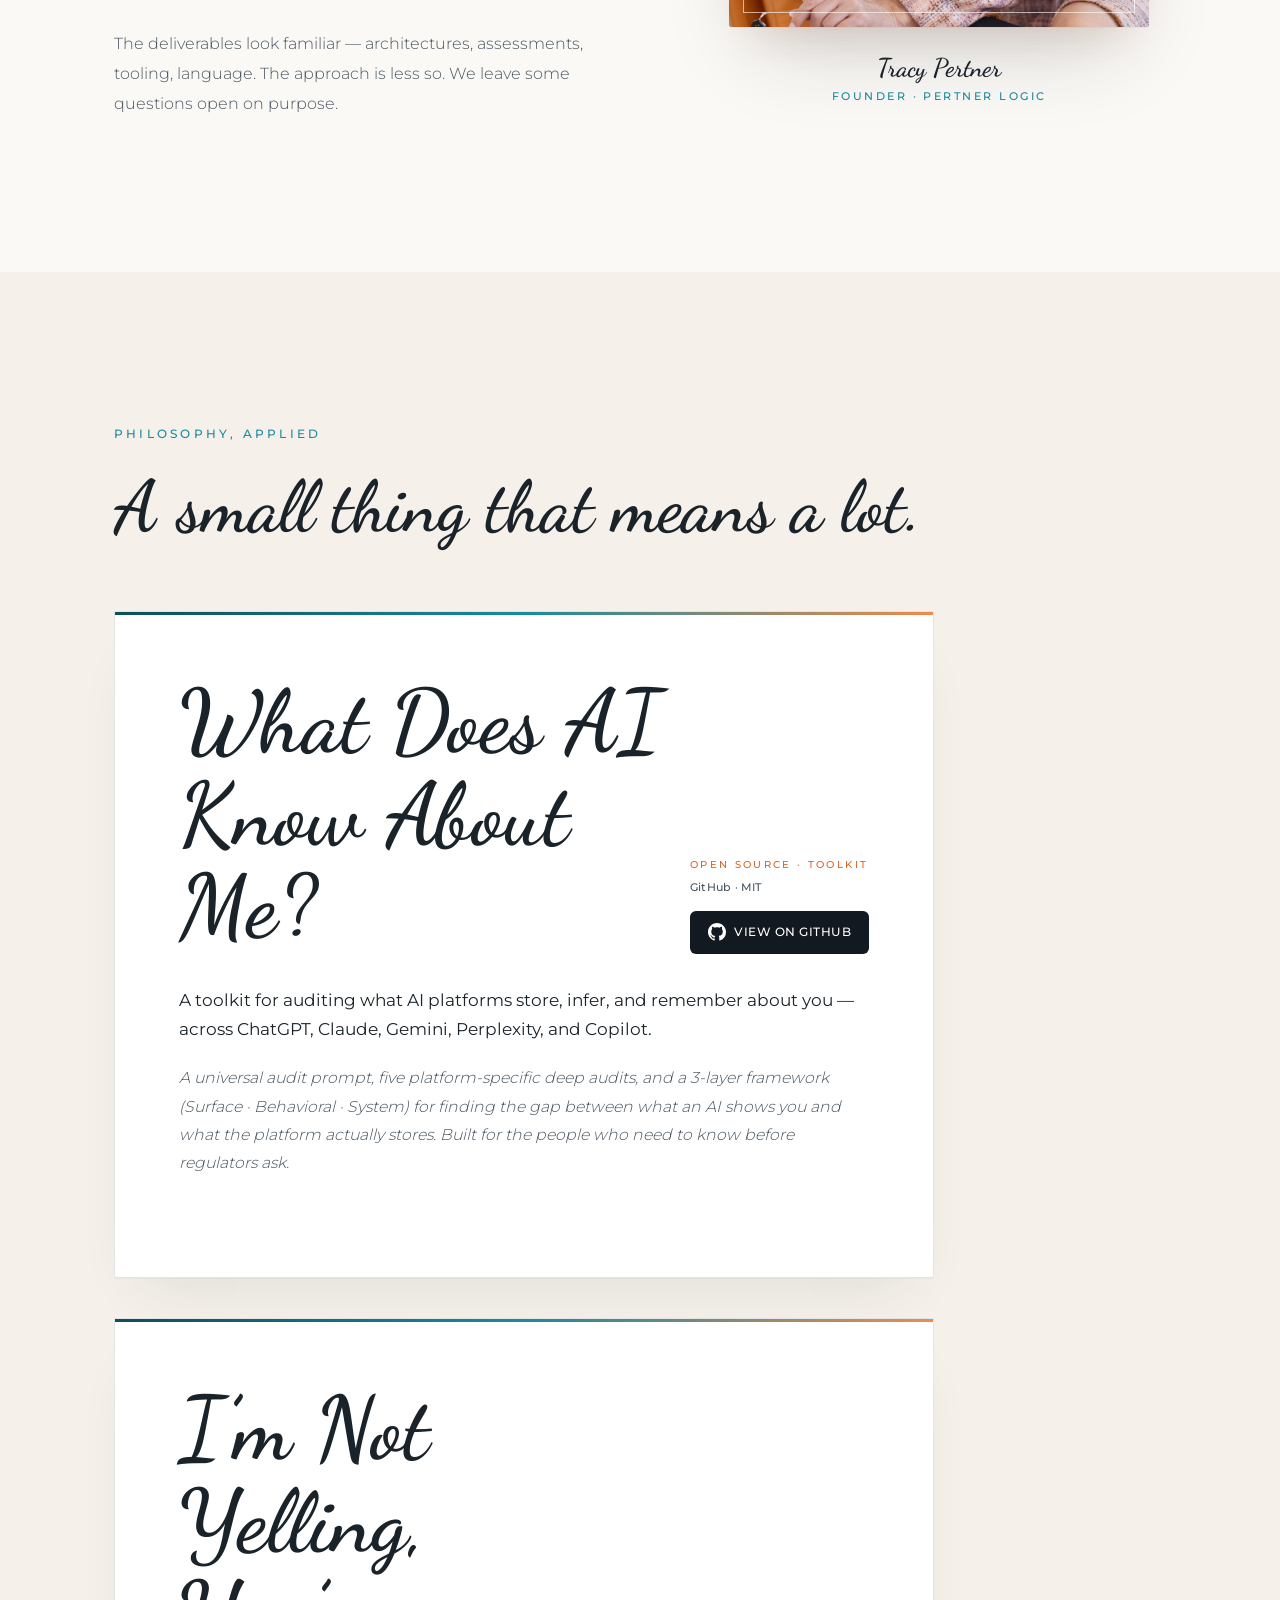
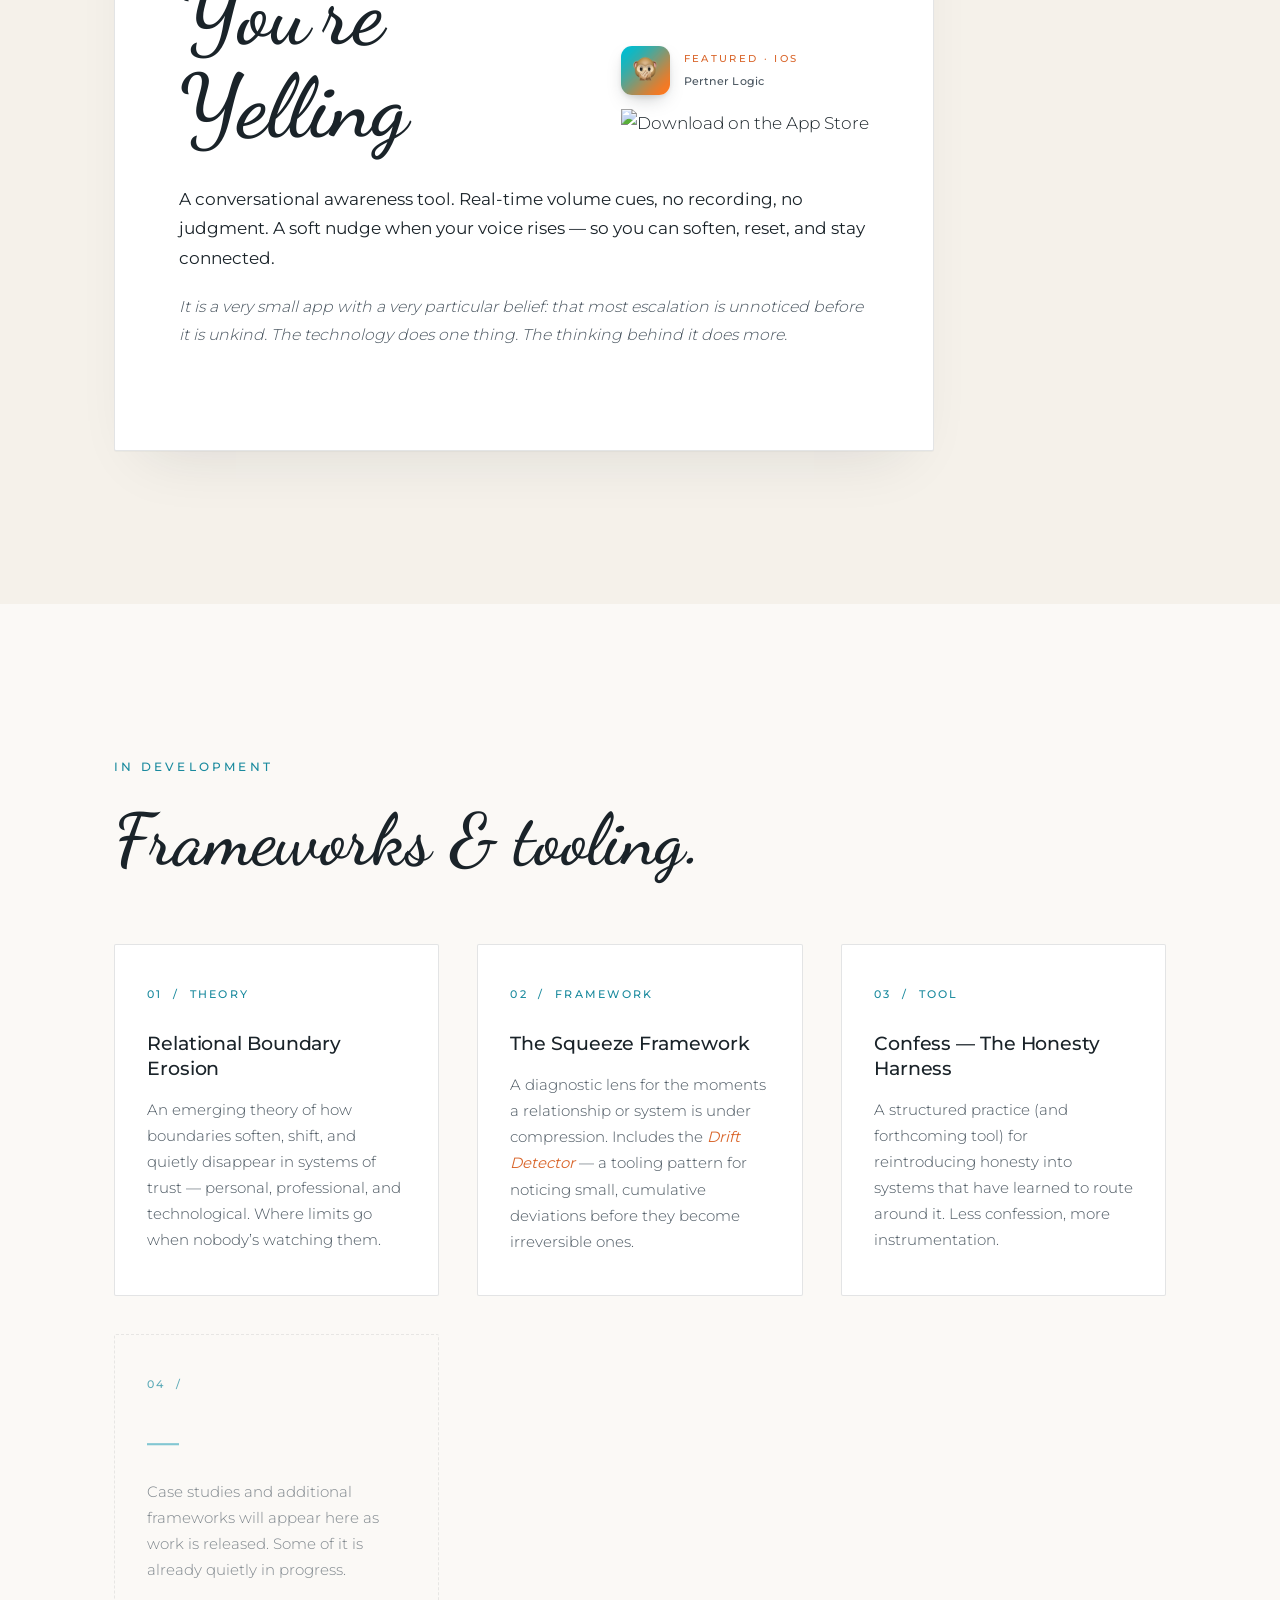
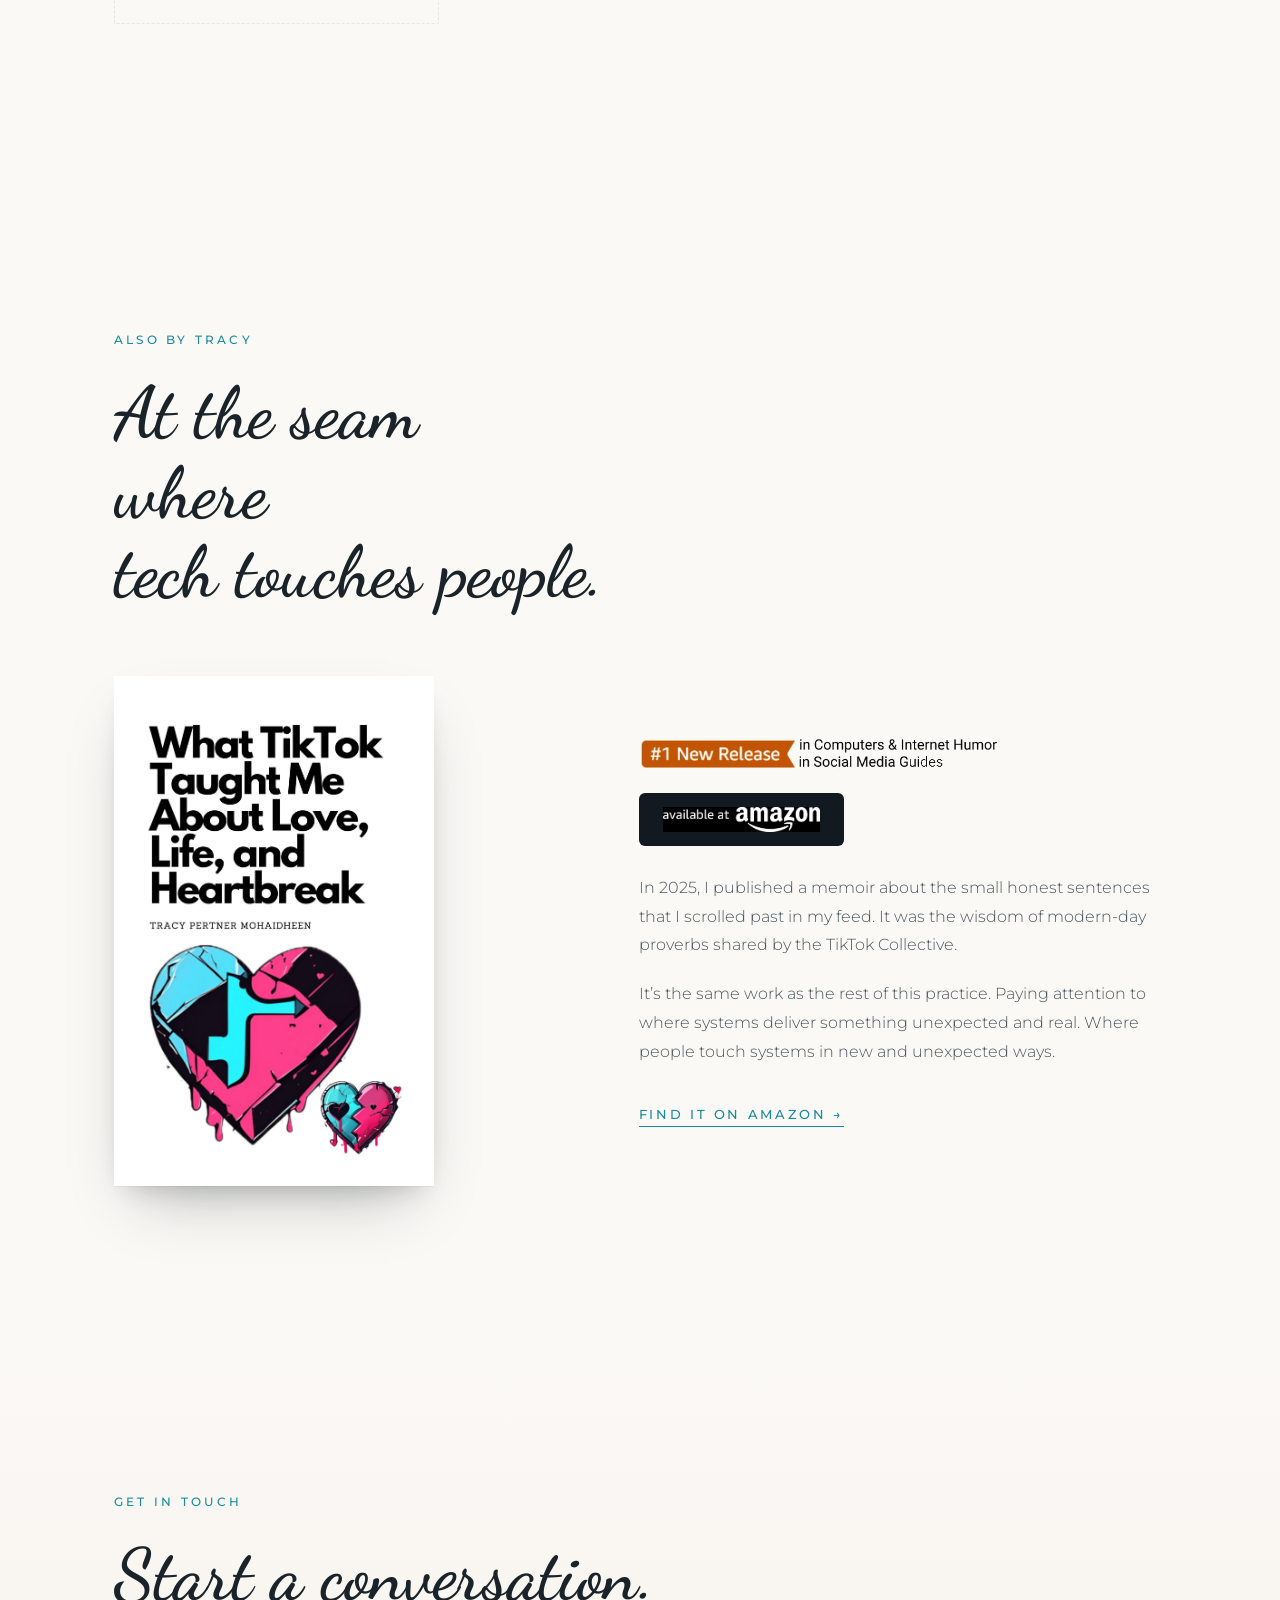
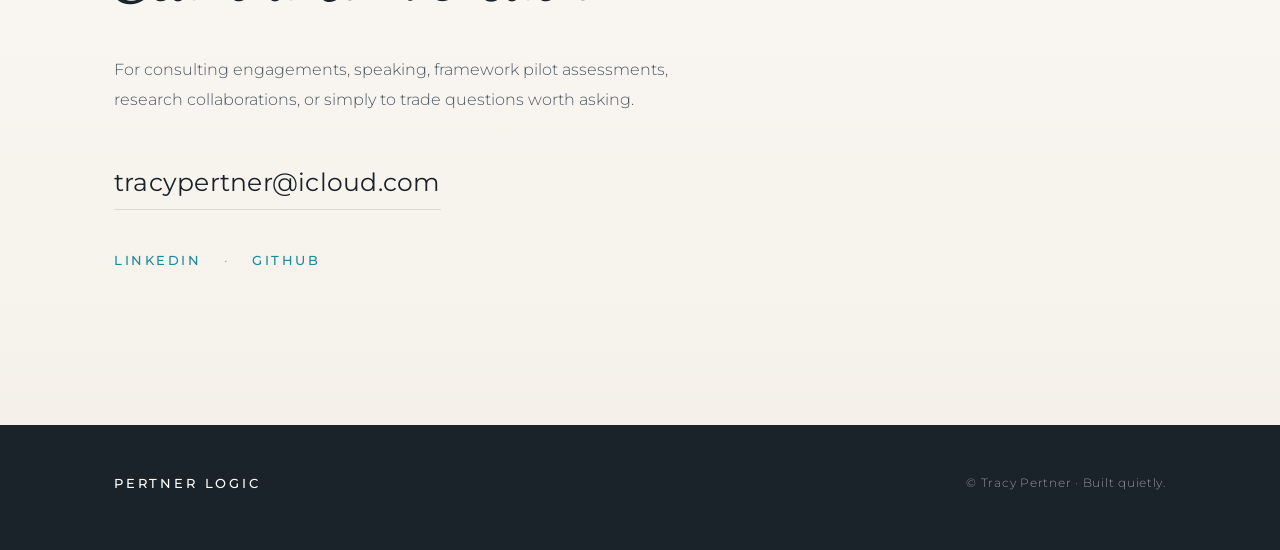
==== commit e7d18a9b: "Add files via upload" ====
--- a/index.html
+++ b/index.html
@@ -1041,52 +1041,7 @@
             <div class="work-card-app-name">Pertner Logic</div>
             </div>
             </div>
-            <a class="app-store-badge work-card-header-badge" href="https://apps.apple.com/us/app/im-not-yelling-youre-yelling/id6760736529" target="_blank" rel="noopener" aria-label="Download on the App Store"><svg id="livetype" class="app-store-badge-svg" role="img" aria-label="Download on the App Store" xmlns="http://www.w3.org/2000/svg" width="119.66407" height="40" viewBox="0 0 119.66407 40">
-  <title>Download_on_the_App_Store_Badge_US-UK_RGB_blk_4SVG_092917</title>
-  <g>
-    <g>
-      <g>
-        <path d="M110.13477,0H9.53468c-.3667,0-.729,0-1.09473.002-.30615.002-.60986.00781-.91895.0127A13.21476,13.21476,0,0,0,5.5171.19141a6.66509,6.66509,0,0,0-1.90088.627A6.43779,6.43779,0,0,0,1.99757,1.99707,6.25844,6.25844,0,0,0,.81935,3.61816a6.60119,6.60119,0,0,0-.625,1.90332,12.993,12.993,0,0,0-.1792,2.002C.00587,7.83008.00489,8.1377,0,8.44434V31.5586c.00489.3105.00587.6113.01515.9219a12.99232,12.99232,0,0,0,.1792,2.0019,6.58756,6.58756,0,0,0,.625,1.9043A6.20778,6.20778,0,0,0,1.99757,38.001a6.27445,6.27445,0,0,0,1.61865,1.1787,6.70082,6.70082,0,0,0,1.90088.6308,13.45514,13.45514,0,0,0,2.0039.1768c.30909.0068.6128.0107.91895.0107C8.80567,40,9.168,40,9.53468,40H110.13477c.3594,0,.7246,0,1.084-.002.3047,0,.6172-.0039.9219-.0107a13.279,13.279,0,0,0,2-.1768,6.80432,6.80432,0,0,0,1.9082-.6308,6.27742,6.27742,0,0,0,1.6172-1.1787,6.39482,6.39482,0,0,0,1.1816-1.6143,6.60413,6.60413,0,0,0,.6191-1.9043,13.50643,13.50643,0,0,0,.1856-2.0019c.0039-.3106.0039-.6114.0039-.9219.0078-.3633.0078-.7246.0078-1.0938V9.53613c0-.36621,0-.72949-.0078-1.09179,0-.30664,0-.61426-.0039-.9209a13.5071,13.5071,0,0,0-.1856-2.002,6.6177,6.6177,0,0,0-.6191-1.90332,6.46619,6.46619,0,0,0-2.7988-2.7998,6.76754,6.76754,0,0,0-1.9082-.627,13.04394,13.04394,0,0,0-2-.17676c-.3047-.00488-.6172-.01074-.9219-.01269-.3594-.002-.7246-.002-1.084-.002Z" style="fill: #a6a6a6"/>
-        <path d="M8.44483,39.125c-.30468,0-.602-.0039-.90429-.0107a12.68714,12.68714,0,0,1-1.86914-.1631,5.88381,5.88381,0,0,1-1.65674-.5479,5.40573,5.40573,0,0,1-1.397-1.0166,5.32082,5.32082,0,0,1-1.02051-1.3965,5.72186,5.72186,0,0,1-.543-1.6572,12.41351,12.41351,0,0,1-.1665-1.875c-.00634-.2109-.01464-.9131-.01464-.9131V8.44434S.88185,7.75293.8877,7.5498a12.37039,12.37039,0,0,1,.16553-1.87207,5.7555,5.7555,0,0,1,.54346-1.6621A5.37349,5.37349,0,0,1,2.61183,2.61768,5.56543,5.56543,0,0,1,4.01417,1.59521a5.82309,5.82309,0,0,1,1.65332-.54394A12.58589,12.58589,0,0,1,7.543.88721L8.44532.875H111.21387l.9131.0127a12.38493,12.38493,0,0,1,1.8584.16259,5.93833,5.93833,0,0,1,1.6709.54785,5.59374,5.59374,0,0,1,2.415,2.41993,5.76267,5.76267,0,0,1,.5352,1.64892,12.995,12.995,0,0,1,.1738,1.88721c.0029.2832.0029.5874.0029.89014.0079.375.0079.73193.0079,1.09179V30.4648c0,.3633,0,.7178-.0079,1.0752,0,.3252,0,.6231-.0039.9297a12.73126,12.73126,0,0,1-.1709,1.8535,5.739,5.739,0,0,1-.54,1.67,5.48029,5.48029,0,0,1-1.0156,1.3857,5.4129,5.4129,0,0,1-1.3994,1.0225,5.86168,5.86168,0,0,1-1.668.5498,12.54218,12.54218,0,0,1-1.8692.1631c-.2929.0068-.5996.0107-.8974.0107l-1.084.002Z"/>
-      </g>
-      <g id="_Group_" data-name="&lt;Group&gt;">
-        <g id="_Group_2" data-name="&lt;Group&gt;">
-          <g id="_Group_3" data-name="&lt;Group&gt;">
-            <path id="_Path_" data-name="&lt;Path&gt;" d="M24.76888,20.30068a4.94881,4.94881,0,0,1,2.35656-4.15206,5.06566,5.06566,0,0,0-3.99116-2.15768c-1.67924-.17626-3.30719,1.00483-4.1629,1.00483-.87227,0-2.18977-.98733-3.6085-.95814a5.31529,5.31529,0,0,0-4.47292,2.72787c-1.934,3.34842-.49141,8.26947,1.3612,10.97608.9269,1.32535,2.01018,2.8058,3.42763,2.7533,1.38706-.05753,1.9051-.88448,3.5794-.88448,1.65876,0,2.14479.88448,3.591.8511,1.48838-.02416,2.42613-1.33124,3.32051-2.66914a10.962,10.962,0,0,0,1.51842-3.09251A4.78205,4.78205,0,0,1,24.76888,20.30068Z" style="fill: #fff"/>
-            <path id="_Path_2" data-name="&lt;Path&gt;" d="M22.03725,12.21089a4.87248,4.87248,0,0,0,1.11452-3.49062,4.95746,4.95746,0,0,0-3.20758,1.65961,4.63634,4.63634,0,0,0-1.14371,3.36139A4.09905,4.09905,0,0,0,22.03725,12.21089Z" style="fill: #fff"/>
-          </g>
-        </g>
-        <g>
-          <path d="M42.30227,27.13965h-4.7334l-1.13672,3.35645H34.42727l4.4834-12.418h2.083l4.4834,12.418H43.438ZM38.0591,25.59082h3.752l-1.84961-5.44727h-.05176Z" style="fill: #fff"/>
-          <path d="M55.15969,25.96973c0,2.81348-1.50586,4.62109-3.77832,4.62109a3.0693,3.0693,0,0,1-2.84863-1.584h-.043v4.48438h-1.8584V21.44238H48.4302v1.50586h.03418a3.21162,3.21162,0,0,1,2.88281-1.60059C53.645,21.34766,55.15969,23.16406,55.15969,25.96973Zm-1.91016,0c0-1.833-.94727-3.03809-2.39258-3.03809-1.41992,0-2.375,1.23047-2.375,3.03809,0,1.82422.95508,3.0459,2.375,3.0459C52.30227,29.01563,53.24953,27.81934,53.24953,25.96973Z" style="fill: #fff"/>
-          <path d="M65.12453,25.96973c0,2.81348-1.50586,4.62109-3.77832,4.62109a3.0693,3.0693,0,0,1-2.84863-1.584h-.043v4.48438h-1.8584V21.44238H58.395v1.50586h.03418A3.21162,3.21162,0,0,1,61.312,21.34766C63.60988,21.34766,65.12453,23.16406,65.12453,25.96973Zm-1.91016,0c0-1.833-.94727-3.03809-2.39258-3.03809-1.41992,0-2.375,1.23047-2.375,3.03809,0,1.82422.95508,3.0459,2.375,3.0459C62.26711,29.01563,63.21438,27.81934,63.21438,25.96973Z" style="fill: #fff"/>
-          <path d="M71.71047,27.03613c.1377,1.23145,1.334,2.04,2.96875,2.04,1.56641,0,2.69336-.80859,2.69336-1.91895,0-.96387-.67969-1.541-2.28906-1.93652l-1.60937-.3877c-2.28027-.55078-3.33887-1.61719-3.33887-3.34766,0-2.14258,1.86719-3.61426,4.51855-3.61426,2.624,0,4.42285,1.47168,4.4834,3.61426h-1.876c-.1123-1.23926-1.13672-1.9873-2.63379-1.9873s-2.52148.75684-2.52148,1.8584c0,.87793.6543,1.39453,2.25488,1.79l1.36816.33594c2.54785.60254,3.60645,1.626,3.60645,3.44238,0,2.32324-1.85059,3.77832-4.79395,3.77832-2.75391,0-4.61328-1.4209-4.7334-3.667Z" style="fill: #fff"/>
-          <path d="M83.34621,19.2998v2.14258h1.72168v1.47168H83.34621v4.99121c0,.77539.34473,1.13672,1.10156,1.13672a5.80752,5.80752,0,0,0,.61133-.043v1.46289a5.10351,5.10351,0,0,1-1.03223.08594c-1.833,0-2.54785-.68848-2.54785-2.44434V22.91406H80.16262V21.44238H81.479V19.2998Z" style="fill: #fff"/>
-          <path d="M86.065,25.96973c0-2.84863,1.67773-4.63867,4.29395-4.63867,2.625,0,4.29492,1.79,4.29492,4.63867,0,2.85645-1.66113,4.63867-4.29492,4.63867C87.72609,30.6084,86.065,28.82617,86.065,25.96973Zm6.69531,0c0-1.9541-.89551-3.10742-2.40137-3.10742s-2.40039,1.16211-2.40039,3.10742c0,1.96191.89453,3.10645,2.40039,3.10645S92.76027,27.93164,92.76027,25.96973Z" style="fill: #fff"/>
-          <path d="M96.18606,21.44238h1.77246v1.541h.043a2.1594,2.1594,0,0,1,2.17773-1.63574,2.86616,2.86616,0,0,1,.63672.06934v1.73828a2.59794,2.59794,0,0,0-.835-.1123,1.87264,1.87264,0,0,0-1.93652,2.083v5.37012h-1.8584Z" style="fill: #fff"/>
-          <path d="M109.3843,27.83691c-.25,1.64355-1.85059,2.77148-3.89844,2.77148-2.63379,0-4.26855-1.76465-4.26855-4.5957,0-2.83984,1.64355-4.68164,4.19043-4.68164,2.50488,0,4.08008,1.7207,4.08008,4.46582v.63672h-6.39453v.1123a2.358,2.358,0,0,0,2.43555,2.56445,2.04834,2.04834,0,0,0,2.09082-1.27344Zm-6.28223-2.70215h4.52637a2.1773,2.1773,0,0,0-2.2207-2.29785A2.292,2.292,0,0,0,103.10207,25.13477Z" style="fill: #fff"/>
-        </g>
-      </g>
-    </g>
-    <g id="_Group_4" data-name="&lt;Group&gt;">
-      <g>
-        <path d="M37.82619,8.731a2.63964,2.63964,0,0,1,2.80762,2.96484c0,1.90625-1.03027,3.002-2.80762,3.002H35.67092V8.731Zm-1.22852,5.123h1.125a1.87588,1.87588,0,0,0,1.96777-2.146,1.881,1.881,0,0,0-1.96777-2.13379h-1.125Z" style="fill: #fff"/>
-        <path d="M41.68068,12.44434a2.13323,2.13323,0,1,1,4.24707,0,2.13358,2.13358,0,1,1-4.24707,0Zm3.333,0c0-.97607-.43848-1.54687-1.208-1.54687-.77246,0-1.207.5708-1.207,1.54688,0,.98389.43457,1.55029,1.207,1.55029C44.57522,13.99463,45.01369,13.42432,45.01369,12.44434Z" style="fill: #fff"/>
-        <path d="M51.57326,14.69775h-.92187l-.93066-3.31641h-.07031l-.92676,3.31641h-.91309l-1.24121-4.50293h.90137l.80664,3.436h.06641l.92578-3.436h.85254l.92578,3.436h.07031l.80273-3.436h.88867Z" style="fill: #fff"/>
-        <path d="M53.85354,10.19482H54.709v.71533h.06641a1.348,1.348,0,0,1,1.34375-.80225,1.46456,1.46456,0,0,1,1.55859,1.6748v2.915h-.88867V12.00586c0-.72363-.31445-1.0835-.97168-1.0835a1.03294,1.03294,0,0,0-1.0752,1.14111v2.63428h-.88867Z" style="fill: #fff"/>
-        <path d="M59.09377,8.437h.88867v6.26074h-.88867Z" style="fill: #fff"/>
-        <path d="M61.21779,12.44434a2.13346,2.13346,0,1,1,4.24756,0,2.1338,2.1338,0,1,1-4.24756,0Zm3.333,0c0-.97607-.43848-1.54687-1.208-1.54687-.77246,0-1.207.5708-1.207,1.54688,0,.98389.43457,1.55029,1.207,1.55029C64.11232,13.99463,64.5508,13.42432,64.5508,12.44434Z" style="fill: #fff"/>
-        <path d="M66.4009,13.42432c0-.81055.60352-1.27783,1.6748-1.34424l1.21973-.07031v-.38867c0-.47559-.31445-.74414-.92187-.74414-.49609,0-.83984.18213-.93848.50049h-.86035c.09082-.77344.81836-1.26953,1.83984-1.26953,1.12891,0,1.76563.562,1.76563,1.51318v3.07666h-.85547v-.63281h-.07031a1.515,1.515,0,0,1-1.35254.707A1.36026,1.36026,0,0,1,66.4009,13.42432Zm2.89453-.38477v-.37646l-1.09961.07031c-.62012.0415-.90137.25244-.90137.64941,0,.40527.35156.64111.835.64111A1.0615,1.0615,0,0,0,69.29543,13.03955Z" style="fill: #fff"/>
-        <path d="M71.34816,12.44434c0-1.42285.73145-2.32422,1.86914-2.32422a1.484,1.484,0,0,1,1.38086.79h.06641V8.437h.88867v6.26074h-.85156v-.71143h-.07031a1.56284,1.56284,0,0,1-1.41406.78564C72.0718,14.772,71.34816,13.87061,71.34816,12.44434Zm.918,0c0,.95508.4502,1.52979,1.20313,1.52979.749,0,1.21191-.583,1.21191-1.52588,0-.93848-.46777-1.52979-1.21191-1.52979C72.72121,10.91846,72.26613,11.49707,72.26613,12.44434Z" style="fill: #fff"/>
-        <path d="M79.23,12.44434a2.13323,2.13323,0,1,1,4.24707,0,2.13358,2.13358,0,1,1-4.24707,0Zm3.333,0c0-.97607-.43848-1.54687-1.208-1.54687-.77246,0-1.207.5708-1.207,1.54688,0,.98389.43457,1.55029,1.207,1.55029C82.12453,13.99463,82.563,13.42432,82.563,12.44434Z" style="fill: #fff"/>
-        <path d="M84.66945,10.19482h.85547v.71533h.06641a1.348,1.348,0,0,1,1.34375-.80225,1.46456,1.46456,0,0,1,1.55859,1.6748v2.915H87.605V12.00586c0-.72363-.31445-1.0835-.97168-1.0835a1.03294,1.03294,0,0,0-1.0752,1.14111v2.63428h-.88867Z" style="fill: #fff"/>
-        <path d="M93.51516,9.07373v1.1416h.97559v.74854h-.97559V13.2793c0,.47168.19434.67822.63672.67822a2.96657,2.96657,0,0,0,.33887-.02051v.74023a2.9155,2.9155,0,0,1-.4834.04541c-.98828,0-1.38184-.34766-1.38184-1.21582v-2.543h-.71484v-.74854h.71484V9.07373Z" style="fill: #fff"/>
-        <path d="M95.70461,8.437h.88086v2.48145h.07031a1.3856,1.3856,0,0,1,1.373-.80664,1.48339,1.48339,0,0,1,1.55078,1.67871v2.90723H98.69v-2.688c0-.71924-.335-1.0835-.96289-1.0835a1.05194,1.05194,0,0,0-1.13379,1.1416v2.62988h-.88867Z" style="fill: #fff"/>
-        <path d="M104.76125,13.48193a1.828,1.828,0,0,1-1.95117,1.30273A2.04531,2.04531,0,0,1,100.73,12.46045a2.07685,2.07685,0,0,1,2.07617-2.35254c1.25293,0,2.00879.856,2.00879,2.27V12.688h-3.17969v.0498a1.1902,1.1902,0,0,0,1.19922,1.29,1.07934,1.07934,0,0,0,1.07129-.5459Zm-3.126-1.45117h2.27441a1.08647,1.08647,0,0,0-1.1084-1.1665A1.15162,1.15162,0,0,0,101.63527,12.03076Z" style="fill: #fff"/>
-      </g>
-    </g>
-  </g>
-</svg></a>
+            <a class="app-store-badge work-card-header-badge" href="https://apps.apple.com/us/app/im-not-yelling-youre-yelling/id6760736529" target="_blank" rel="noopener" aria-label="Download on the App Store"><img src="assets/img/app-store-badge.svg" alt="Download on the App Store" width="120" height="40" /></a>
           </div>
         </div>
         <p class="work-card-sub">A conversational awareness tool. Real-time volume cues, no recording, no judgment. A soft nudge when your voice rises — so you can soften, reset, and stay connected.</p>
